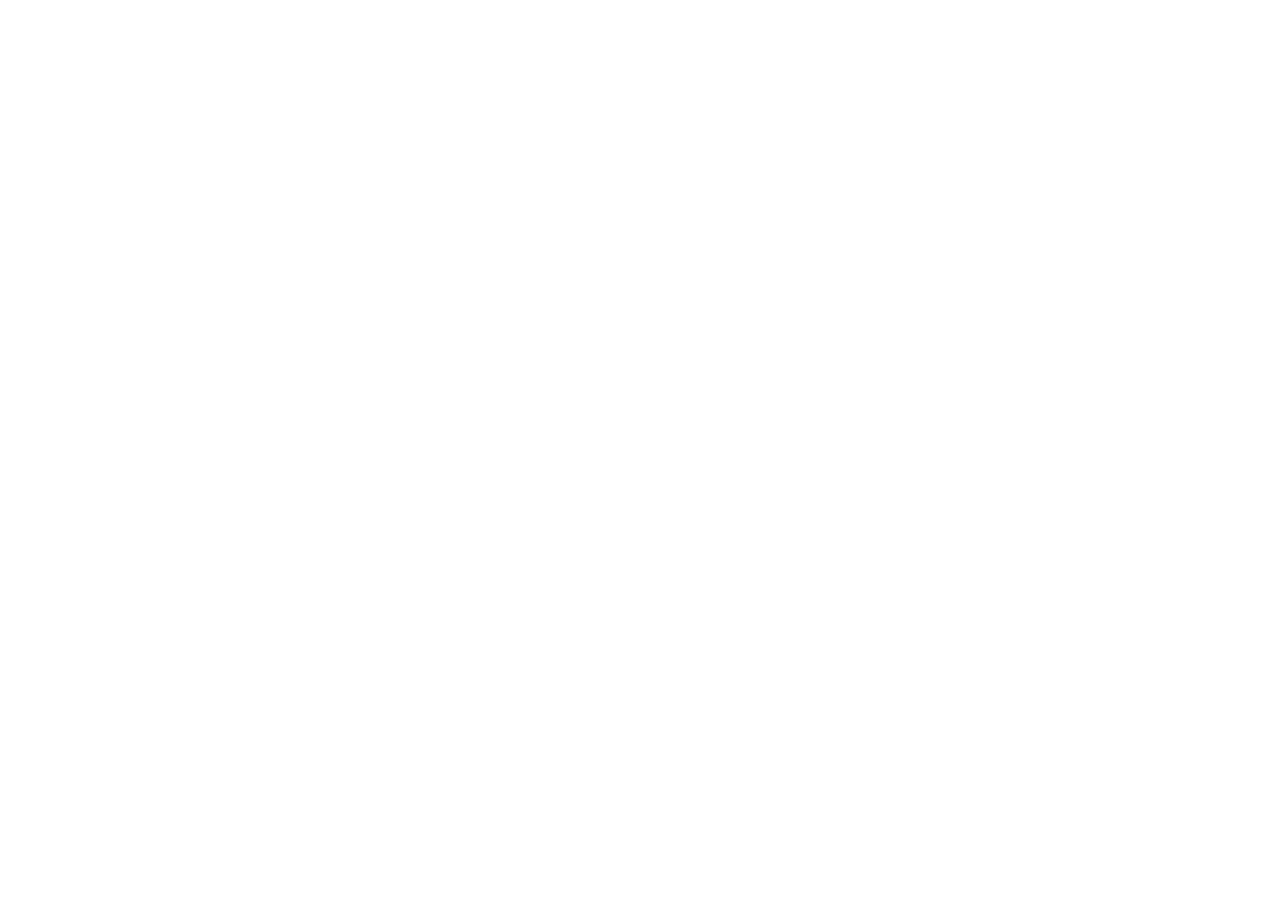
==== index.html @ a5b2ebad "初始化了第二遍学习大事件项目" ====
<!DOCTYPE html>
<html lang="en">
<head>
    <meta charset="UTF-8">
    <meta name="viewport" content="width=device-width, initial-scale=1.0">
    <title>大事件项目首页</title>
</head>
<body>
    
</body>
</html>
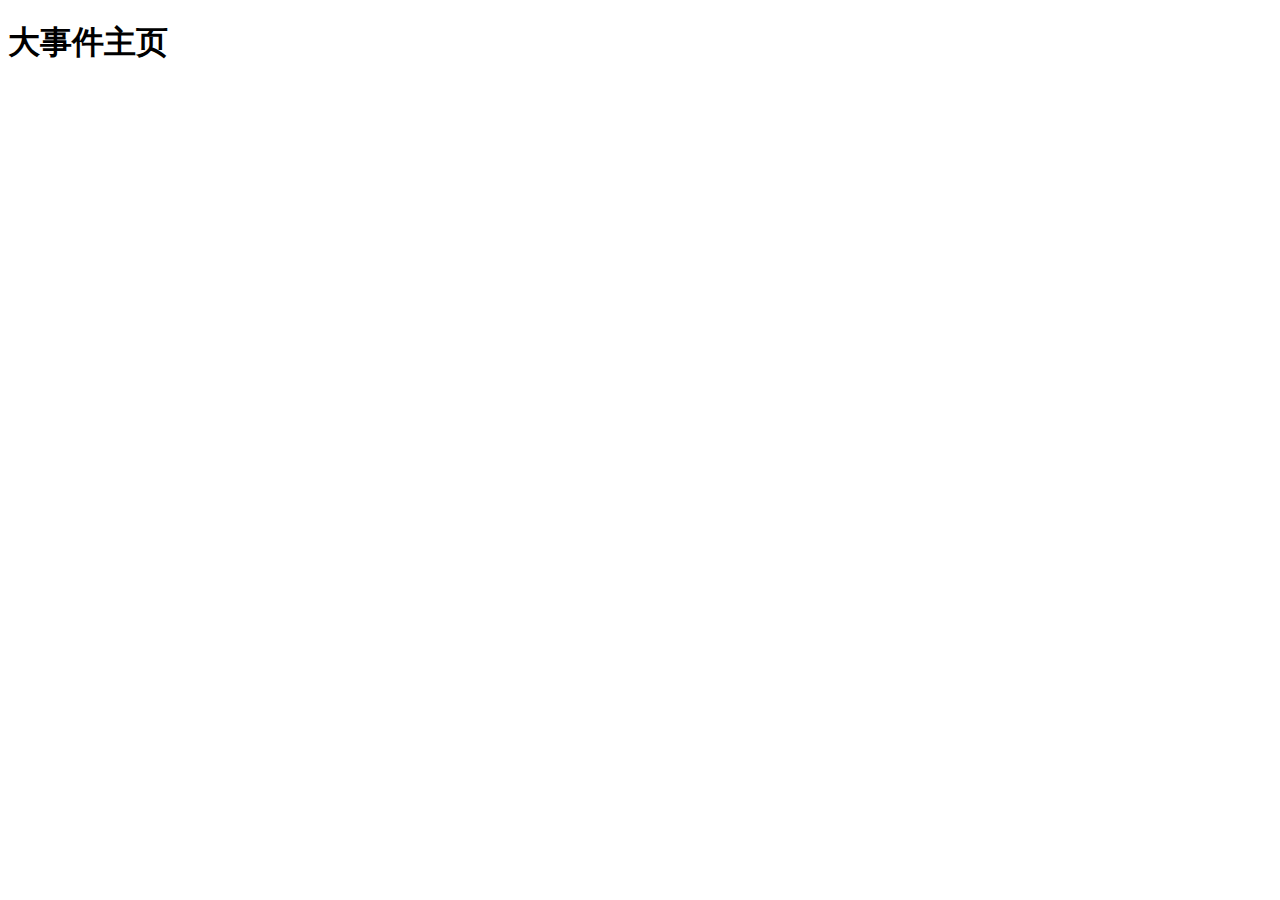
==== commit 4a21caea: "登录和注册页面开发完成" ====
--- a/index.html
+++ b/index.html
@@ -1,11 +1,14 @@
 <!DOCTYPE html>
 <html lang="en">
+
 <head>
     <meta charset="UTF-8">
     <meta name="viewport" content="width=device-width, initial-scale=1.0">
     <title>大事件项目首页</title>
 </head>
+
 <body>
-    
+    <h1>大事件主页</h1>
 </body>
+
 </html>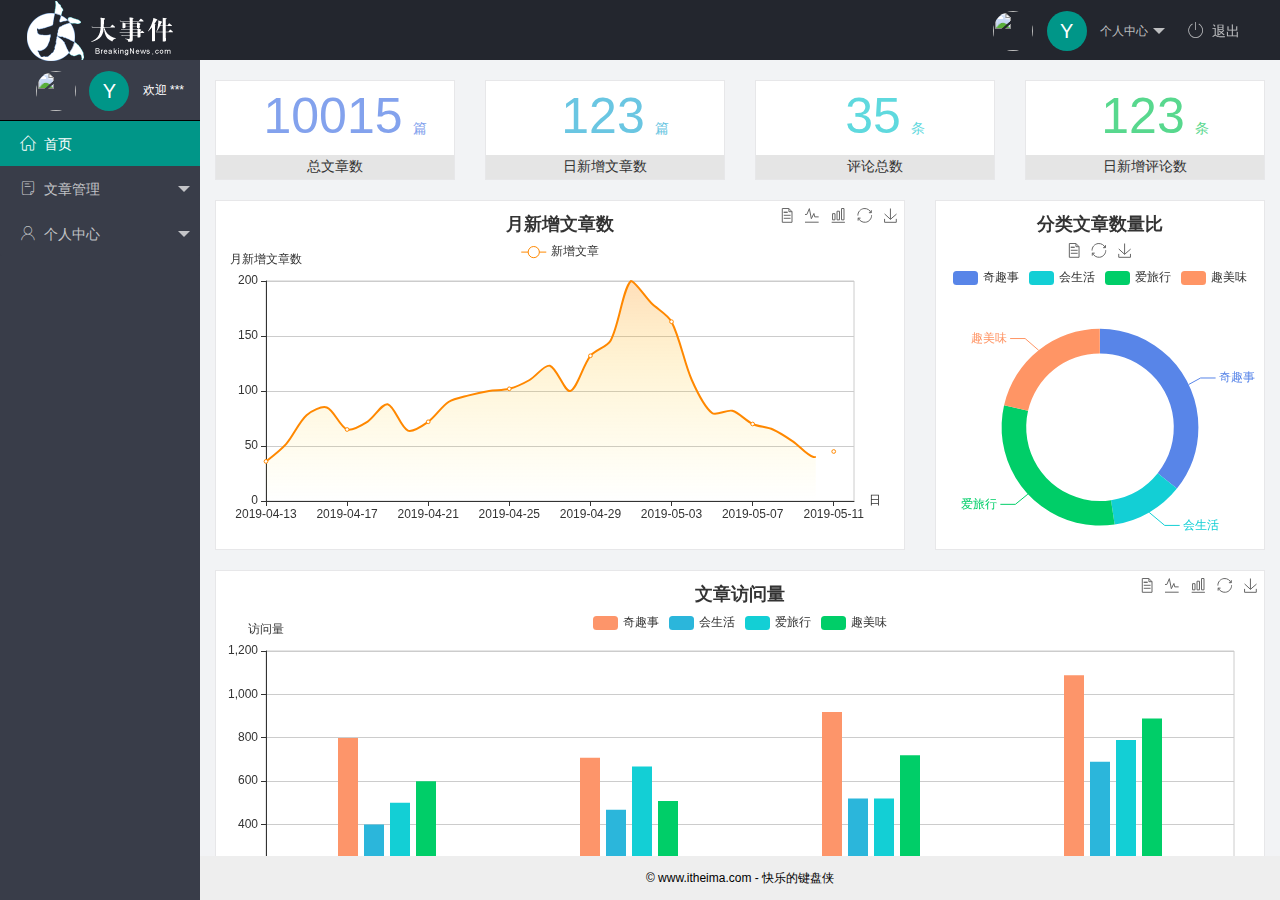
==== commit ab2288aa: "大事件后台主页index页面开发完成" ====
--- a/index.html
+++ b/index.html
@@ -1,14 +1,96 @@
 <!DOCTYPE html>
-<html lang="en">
+<html>
 
 <head>
-    <meta charset="UTF-8">
-    <meta name="viewport" content="width=device-width, initial-scale=1.0">
-    <title>大事件项目首页</title>
+    <meta charset="utf-8">
+    <meta name="viewport" content="width=device-width, initial-scale=1, maximum-scale=1">
+    <title>大事件后台主页</title>
+    <!-- 引入layui的css样式文件 -->
+    <link rel="stylesheet" href="/assets/lib/layui/css/layui.css">
+    <!-- 引入外部的css字体图标样式 -->
+    <link rel="stylesheet" href="/assets/fonts/iconfont.css">
+    <!-- 引入自己的css文件 -->
+    <link rel="stylesheet" href="/assets/css/index.css">
 </head>
 
-<body>
-    <h1>大事件主页</h1>
+<body class="layui-layout-body">
+    <div class="layui-layout layui-layout-admin">
+        <div class="layui-header">
+            <!-- 头部logo区域 -->
+            <div class="layui-logo">
+                <img src="/assets/images/logo.png" alt="">
+
+            </div>
+            <!-- 头部区域（可配合layui已有的水平导航） -->
+            <ul class="layui-nav layui-layout-right">
+                <li class="layui-nav-item">
+                    <a href="javascript:;" class="userinfo">
+                        <img src="http://t.cn/RCzsdCq" class="layui-nav-img">
+                        <span class="text-avatar">Y</span>
+                        个人中心
+                    </a>
+                    <dl class="layui-nav-child">
+                        <dd><a href="">基本资料</a></dd>
+                        <dd><a href="">更换头像</a></dd>
+                        <dd><a href="">重置密码</a></dd>
+                    </dl>
+                </li>
+                <li class="layui-nav-item"><a href="javascript:;" id="btnLogout"><span class="iconfont icon-tuichu"></span>退出</a>
+                </li>
+            </ul>
+        </div>
+
+        <div class="layui-side layui-bg-black">
+            <div class="layui-side-scroll">
+                <!-- 插入用户信息头像 -->
+                <div class="userinfo">
+                    <img src="http://t.cn/RCzsdCq" class="layui-nav-img">
+                    <span class="text-avatar">Y</span>
+                    <span id="welcome">欢迎 ***</span>
+                </div>
+                <!-- 左侧导航区域（可配合layui已有的垂直导航） -->
+                <ul class="layui-nav layui-nav-tree" lay-shrink="all">
+                    <li class="layui-nav-item layui-this"><a href="javascrpt:;" target="fm"><span
+                                class="iconfont icon-home"></span>首页</a></li>
+                    <li class="layui-nav-item">
+                        <a class="" href="javascript:;"><span class="iconfont icon-16"></span>文章管理</a>
+                        <dl class="layui-nav-child">
+                            <dd><a href="javascript:;"><i class="layui-icon layui-icon-app"></i>文章类别</a></dd>
+                            <dd><a href="javascript:;"><i class="layui-icon layui-icon-app"></i>文章列表</a></dd>
+                            <dd><a href="javascript:;"><i class="layui-icon layui-icon-app"></i>发表文章</a></dd>
+                        </dl>
+                    </li>
+                    <li class="layui-nav-item">
+                        <a href="javascript:;"><span class="iconfont icon-user"></span>个人中心</a>
+                        <dl class="layui-nav-child">
+                            <dd><a href="javascript:;"><i class="layui-icon layui-icon-app"></i>基本资料</a></dd>
+                            <dd><a href="javascript:;"><i class="layui-icon layui-icon-app"></i>更换头像</a></dd>
+                            <dd><a href="javascript:;"><i class="layui-icon layui-icon-app"></i>重置密码</a></dd>
+                        </dl>
+                    </li>
+                </ul>
+            </div>
+        </div>
+
+        <div class="layui-body">
+            <!-- 内容主体区域 -->
+            <iframe name="fm" src="/home/dashboard.html" frameborder="0"></iframe>
+        </div>
+
+        <div class="layui-footer">
+            <!-- 底部固定区域 -->
+            © www.itheima.com - 快乐的键盘侠
+        </div>
+    </div>
+    <!-- 引入layui的js文件 -->
+    <script src="/assets/lib/layui/layui.all.js"></script>
+    <!-- 引入jq文件 -->
+    <script src="/assets/lib/jquery.js"></script>
+    <!-- 引入baseURI的js文件 -->
+    <script src="/assets/js/baseAPI.js"></script>
+    <!-- 引入自己的js文件 -->
+    <script src="/assets/js/index.js"></script>
+
 </body>
 
 </html>--- a/assets/lib/layui/css/layui.css
+++ b/assets/lib/layui/css/layui.css
@@ -0,0 +1,2 @@
+/** layui-v2.5.5 MIT License By https://www.layui.com */
+ .layui-inline,img{display:inline-block;vertical-align:middle}h1,h2,h3,h4,h5,h6{font-weight:400}.layui-edge,.layui-header,.layui-inline,.layui-main{position:relative}.layui-body,.layui-edge,.layui-elip{overflow:hidden}.layui-btn,.layui-edge,.layui-inline,img{vertical-align:middle}.layui-btn,.layui-disabled,.layui-icon,.layui-unselect{-moz-user-select:none;-webkit-user-select:none;-ms-user-select:none}.layui-elip,.layui-form-checkbox span,.layui-form-pane .layui-form-label{text-overflow:ellipsis;white-space:nowrap}.layui-breadcrumb,.layui-tree-btnGroup{visibility:hidden}blockquote,body,button,dd,div,dl,dt,form,h1,h2,h3,h4,h5,h6,input,li,ol,p,pre,td,textarea,th,ul{margin:0;padding:0;-webkit-tap-highlight-color:rgba(0,0,0,0)}a:active,a:hover{outline:0}img{border:none}li{list-style:none}table{border-collapse:collapse;border-spacing:0}h4,h5,h6{font-size:100%}button,input,optgroup,option,select,textarea{font-family:inherit;font-size:inherit;font-style:inherit;font-weight:inherit;outline:0}pre{white-space:pre-wrap;white-space:-moz-pre-wrap;white-space:-pre-wrap;white-space:-o-pre-wrap;word-wrap:break-word}body{line-height:24px;font:14px Helvetica Neue,Helvetica,PingFang SC,Tahoma,Arial,sans-serif}hr{height:1px;margin:10px 0;border:0;clear:both}a{color:#333;text-decoration:none}a:hover{color:#777}a cite{font-style:normal;*cursor:pointer}.layui-border-box,.layui-border-box *{box-sizing:border-box}.layui-box,.layui-box *{box-sizing:content-box}.layui-clear{clear:both;*zoom:1}.layui-clear:after{content:'\20';clear:both;*zoom:1;display:block;height:0}.layui-inline{*display:inline;*zoom:1}.layui-edge{display:inline-block;width:0;height:0;border-width:6px;border-style:dashed;border-color:transparent}.layui-edge-top{top:-4px;border-bottom-color:#999;border-bottom-style:solid}.layui-edge-right{border-left-color:#999;border-left-style:solid}.layui-edge-bottom{top:2px;border-top-color:#999;border-top-style:solid}.layui-edge-left{border-right-color:#999;border-right-style:solid}.layui-disabled,.layui-disabled:hover{color:#d2d2d2!important;cursor:not-allowed!important}.layui-circle{border-radius:100%}.layui-show{display:block!important}.layui-hide{display:none!important}@font-face{font-family:layui-icon;src:url(../font/iconfont.eot?v=250);src:url(../font/iconfont.eot?v=250#iefix) format('embedded-opentype'),url(../font/iconfont.woff2?v=250) format('woff2'),url(../font/iconfont.woff?v=250) format('woff'),url(../font/iconfont.ttf?v=250) format('truetype'),url(../font/iconfont.svg?v=250#layui-icon) format('svg')}.layui-icon{font-family:layui-icon!important;font-size:16px;font-style:normal;-webkit-font-smoothing:antialiased;-moz-osx-font-smoothing:grayscale}.layui-icon-reply-fill:before{content:"\e611"}.layui-icon-set-fill:before{content:"\e614"}.layui-icon-menu-fill:before{content:"\e60f"}.layui-icon-search:before{content:"\e615"}.layui-icon-share:before{content:"\e641"}.layui-icon-set-sm:before{content:"\e620"}.layui-icon-engine:before{content:"\e628"}.layui-icon-close:before{content:"\1006"}.layui-icon-close-fill:before{content:"\1007"}.layui-icon-chart-screen:before{content:"\e629"}.layui-icon-star:before{content:"\e600"}.layui-icon-circle-dot:before{content:"\e617"}.layui-icon-chat:before{content:"\e606"}.layui-icon-release:before{content:"\e609"}.layui-icon-list:before{content:"\e60a"}.layui-icon-chart:before{content:"\e62c"}.layui-icon-ok-circle:before{content:"\1005"}.layui-icon-layim-theme:before{content:"\e61b"}.layui-icon-table:before{content:"\e62d"}.layui-icon-right:before{content:"\e602"}.layui-icon-left:before{content:"\e603"}.layui-icon-cart-simple:before{content:"\e698"}.layui-icon-face-cry:before{content:"\e69c"}.layui-icon-face-smile:before{content:"\e6af"}.layui-icon-survey:before{content:"\e6b2"}.layui-icon-tree:before{content:"\e62e"}.layui-icon-upload-circle:before{content:"\e62f"}.layui-icon-add-circle:before{content:"\e61f"}.layui-icon-download-circle:before{content:"\e601"}.layui-icon-templeate-1:before{content:"\e630"}.layui-icon-util:before{content:"\e631"}.layui-icon-face-surprised:before{content:"\e664"}.layui-icon-edit:before{content:"\e642"}.layui-icon-speaker:before{content:"\e645"}.layui-icon-down:before{content:"\e61a"}.layui-icon-file:before{content:"\e621"}.layui-icon-layouts:before{content:"\e632"}.layui-icon-rate-half:before{content:"\e6c9"}.layui-icon-add-circle-fine:before{content:"\e608"}.layui-icon-prev-circle:before{content:"\e633"}.layui-icon-read:before{content:"\e705"}.layui-icon-404:before{content:"\e61c"}.layui-icon-carousel:before{content:"\e634"}.layui-icon-help:before{content:"\e607"}.layui-icon-code-circle:before{content:"\e635"}.layui-icon-water:before{content:"\e636"}.layui-icon-username:before{content:"\e66f"}.layui-icon-find-fill:before{content:"\e670"}.layui-icon-about:before{content:"\e60b"}.layui-icon-location:before{content:"\e715"}.layui-icon-up:before{content:"\e619"}.layui-icon-pause:before{content:"\e651"}.layui-icon-date:before{content:"\e637"}.layui-icon-layim-uploadfile:before{content:"\e61d"}.layui-icon-delete:before{content:"\e640"}.layui-icon-play:before{content:"\e652"}.layui-icon-top:before{content:"\e604"}.layui-icon-friends:before{content:"\e612"}.layui-icon-refresh-3:before{content:"\e9aa"}.layui-icon-ok:before{content:"\e605"}.layui-icon-layer:before{content:"\e638"}.layui-icon-face-smile-fine:before{content:"\e60c"}.layui-icon-dollar:before{content:"\e659"}.layui-icon-group:before{content:"\e613"}.layui-icon-layim-download:before{content:"\e61e"}.layui-icon-picture-fine:before{content:"\e60d"}.layui-icon-link:before{content:"\e64c"}.layui-icon-diamond:before{content:"\e735"}.layui-icon-log:before{content:"\e60e"}.layui-icon-rate-solid:before{content:"\e67a"}.layui-icon-fonts-del:before{content:"\e64f"}.layui-icon-unlink:before{content:"\e64d"}.layui-icon-fonts-clear:before{content:"\e639"}.layui-icon-triangle-r:before{content:"\e623"}.layui-icon-circle:before{content:"\e63f"}.layui-icon-radio:before{content:"\e643"}.layui-icon-align-center:before{content:"\e647"}.layui-icon-align-right:before{content:"\e648"}.layui-icon-align-left:before{content:"\e649"}.layui-icon-loading-1:before{content:"\e63e"}.layui-icon-return:before{content:"\e65c"}.layui-icon-fonts-strong:before{content:"\e62b"}.layui-icon-upload:before{content:"\e67c"}.layui-icon-dialogue:before{content:"\e63a"}.layui-icon-video:before{content:"\e6ed"}.layui-icon-headset:before{content:"\e6fc"}.layui-icon-cellphone-fine:before{content:"\e63b"}.layui-icon-add-1:before{content:"\e654"}.layui-icon-face-smile-b:before{content:"\e650"}.layui-icon-fonts-html:before{content:"\e64b"}.layui-icon-form:before{content:"\e63c"}.layui-icon-cart:before{content:"\e657"}.layui-icon-camera-fill:before{content:"\e65d"}.layui-icon-tabs:before{content:"\e62a"}.layui-icon-fonts-code:before{content:"\e64e"}.layui-icon-fire:before{content:"\e756"}.layui-icon-set:before{content:"\e716"}.layui-icon-fonts-u:before{content:"\e646"}.layui-icon-triangle-d:before{content:"\e625"}.layui-icon-tips:before{content:"\e702"}.layui-icon-picture:before{content:"\e64a"}.layui-icon-more-vertical:before{content:"\e671"}.layui-icon-flag:before{content:"\e66c"}.layui-icon-loading:before{content:"\e63d"}.layui-icon-fonts-i:before{content:"\e644"}.layui-icon-refresh-1:before{content:"\e666"}.layui-icon-rmb:before{content:"\e65e"}.layui-icon-home:before{content:"\e68e"}.layui-icon-user:before{content:"\e770"}.layui-icon-notice:before{content:"\e667"}.layui-icon-login-weibo:before{content:"\e675"}.layui-icon-voice:before{content:"\e688"}.layui-icon-upload-drag:before{content:"\e681"}.layui-icon-login-qq:before{content:"\e676"}.layui-icon-snowflake:before{content:"\e6b1"}.layui-icon-file-b:before{content:"\e655"}.layui-icon-template:before{content:"\e663"}.layui-icon-auz:before{content:"\e672"}.layui-icon-console:before{content:"\e665"}.layui-icon-app:before{content:"\e653"}.layui-icon-prev:before{content:"\e65a"}.layui-icon-website:before{content:"\e7ae"}.layui-icon-next:before{content:"\e65b"}.layui-icon-component:before{content:"\e857"}.layui-icon-more:before{content:"\e65f"}.layui-icon-login-wechat:before{content:"\e677"}.layui-icon-shrink-right:before{content:"\e668"}.layui-icon-spread-left:before{content:"\e66b"}.layui-icon-camera:before{content:"\e660"}.layui-icon-note:before{content:"\e66e"}.layui-icon-refresh:before{content:"\e669"}.layui-icon-female:before{content:"\e661"}.layui-icon-male:before{content:"\e662"}.layui-icon-password:before{content:"\e673"}.layui-icon-senior:before{content:"\e674"}.layui-icon-theme:before{content:"\e66a"}.layui-icon-tread:before{content:"\e6c5"}.layui-icon-praise:before{content:"\e6c6"}.layui-icon-star-fill:before{content:"\e658"}.layui-icon-rate:before{content:"\e67b"}.layui-icon-template-1:before{content:"\e656"}.layui-icon-vercode:before{content:"\e679"}.layui-icon-cellphone:before{content:"\e678"}.layui-icon-screen-full:before{content:"\e622"}.layui-icon-screen-restore:before{content:"\e758"}.layui-icon-cols:before{content:"\e610"}.layui-icon-export:before{content:"\e67d"}.layui-icon-print:before{content:"\e66d"}.layui-icon-slider:before{content:"\e714"}.layui-icon-addition:before{content:"\e624"}.layui-icon-subtraction:before{content:"\e67e"}.layui-icon-service:before{content:"\e626"}.layui-icon-transfer:before{content:"\e691"}.layui-main{width:1140px;margin:0 auto}.layui-header{z-index:1000;height:60px}.layui-header a:hover{transition:all .5s;-webkit-transition:all .5s}.layui-side{position:fixed;left:0;top:0;bottom:0;z-index:999;width:200px;overflow-x:hidden}.layui-side-scroll{position:relative;width:220px;height:100%;overflow-x:hidden}.layui-body{position:absolute;left:200px;right:0;top:0;bottom:0;z-index:998;width:auto;overflow-y:auto;box-sizing:border-box}.layui-layout-body{overflow:hidden}.layui-layout-admin .layui-header{background-color:#23262E}.layui-layout-admin .layui-side{top:60px;width:200px;overflow-x:hidden}.layui-layout-admin .layui-body{position:fixed;top:60px;bottom:44px}.layui-layout-admin .layui-main{width:auto;margin:0 15px}.layui-layout-admin .layui-footer{position:fixed;left:200px;right:0;bottom:0;height:44px;line-height:44px;padding:0 15px;background-color:#eee}.layui-layout-admin .layui-logo{position:absolute;left:0;top:0;width:200px;height:100%;line-height:60px;text-align:center;color:#009688;font-size:16px}.layui-layout-admin .layui-header .layui-nav{background:0 0}.layui-layout-left{position:absolute!important;left:200px;top:0}.layui-layout-right{position:absolute!important;right:0;top:0}.layui-container{position:relative;margin:0 auto;padding:0 15px;box-sizing:border-box}.layui-fluid{position:relative;margin:0 auto;padding:0 15px}.layui-row:after,.layui-row:before{content:'';display:block;clear:both}.layui-col-lg1,.layui-col-lg10,.layui-col-lg11,.layui-col-lg12,.layui-col-lg2,.layui-col-lg3,.layui-col-lg4,.layui-col-lg5,.layui-col-lg6,.layui-col-lg7,.layui-col-lg8,.layui-col-lg9,.layui-col-md1,.layui-col-md10,.layui-col-md11,.layui-col-md12,.layui-col-md2,.layui-col-md3,.layui-col-md4,.layui-col-md5,.layui-col-md6,.layui-col-md7,.layui-col-md8,.layui-col-md9,.layui-col-sm1,.layui-col-sm10,.layui-col-sm11,.layui-col-sm12,.layui-col-sm2,.layui-col-sm3,.layui-col-sm4,.layui-col-sm5,.layui-col-sm6,.layui-col-sm7,.layui-col-sm8,.layui-col-sm9,.layui-col-xs1,.layui-col-xs10,.layui-col-xs11,.layui-col-xs12,.layui-col-xs2,.layui-col-xs3,.layui-col-xs4,.layui-col-xs5,.layui-col-xs6,.layui-col-xs7,.layui-col-xs8,.layui-col-xs9{position:relative;display:block;box-sizing:border-box}.layui-col-xs1,.layui-col-xs10,.layui-col-xs11,.layui-col-xs12,.layui-col-xs2,.layui-col-xs3,.layui-col-xs4,.layui-col-xs5,.layui-col-xs6,.layui-col-xs7,.layui-col-xs8,.layui-col-xs9{float:left}.layui-col-xs1{width:8.33333333%}.layui-col-xs2{width:16.66666667%}.layui-col-xs3{width:25%}.layui-col-xs4{width:33.33333333%}.layui-col-xs5{width:41.66666667%}.layui-col-xs6{width:50%}.layui-col-xs7{width:58.33333333%}.layui-col-xs8{width:66.66666667%}.layui-col-xs9{width:75%}.layui-col-xs10{width:83.33333333%}.layui-col-xs11{width:91.66666667%}.layui-col-xs12{width:100%}.layui-col-xs-offset1{margin-left:8.33333333%}.layui-col-xs-offset2{margin-left:16.66666667%}.layui-col-xs-offset3{margin-left:25%}.layui-col-xs-offset4{margin-left:33.33333333%}.layui-col-xs-offset5{margin-left:41.66666667%}.layui-col-xs-offset6{margin-left:50%}.layui-col-xs-offset7{margin-left:58.33333333%}.layui-col-xs-offset8{margin-left:66.66666667%}.layui-col-xs-offset9{margin-left:75%}.layui-col-xs-offset10{margin-left:83.33333333%}.layui-col-xs-offset11{margin-left:91.66666667%}.layui-col-xs-offset12{margin-left:100%}@media screen and (max-width:768px){.layui-hide-xs{display:none!important}.layui-show-xs-block{display:block!important}.layui-show-xs-inline{display:inline!important}.layui-show-xs-inline-block{display:inline-block!important}}@media screen and (min-width:768px){.layui-container{width:750px}.layui-hide-sm{display:none!important}.layui-show-sm-block{display:block!important}.layui-show-sm-inline{display:inline!important}.layui-show-sm-inline-block{display:inline-block!important}.layui-col-sm1,.layui-col-sm10,.layui-col-sm11,.layui-col-sm12,.layui-col-sm2,.layui-col-sm3,.layui-col-sm4,.layui-col-sm5,.layui-col-sm6,.layui-col-sm7,.layui-col-sm8,.layui-col-sm9{float:left}.layui-col-sm1{width:8.33333333%}.layui-col-sm2{width:16.66666667%}.layui-col-sm3{width:25%}.layui-col-sm4{width:33.33333333%}.layui-col-sm5{width:41.66666667%}.layui-col-sm6{width:50%}.layui-col-sm7{width:58.33333333%}.layui-col-sm8{width:66.66666667%}.layui-col-sm9{width:75%}.layui-col-sm10{width:83.33333333%}.layui-col-sm11{width:91.66666667%}.layui-col-sm12{width:100%}.layui-col-sm-offset1{margin-left:8.33333333%}.layui-col-sm-offset2{margin-left:16.66666667%}.layui-col-sm-offset3{margin-left:25%}.layui-col-sm-offset4{margin-left:33.33333333%}.layui-col-sm-offset5{margin-left:41.66666667%}.layui-col-sm-offset6{margin-left:50%}.layui-col-sm-offset7{margin-left:58.33333333%}.layui-col-sm-offset8{margin-left:66.66666667%}.layui-col-sm-offset9{margin-left:75%}.layui-col-sm-offset10{margin-left:83.33333333%}.layui-col-sm-offset11{margin-left:91.66666667%}.layui-col-sm-offset12{margin-left:100%}}@media screen and (min-width:992px){.layui-container{width:970px}.layui-hide-md{display:none!important}.layui-show-md-block{display:block!important}.layui-show-md-inline{display:inline!important}.layui-show-md-inline-block{display:inline-block!important}.layui-col-md1,.layui-col-md10,.layui-col-md11,.layui-col-md12,.layui-col-md2,.layui-col-md3,.layui-col-md4,.layui-col-md5,.layui-col-md6,.layui-col-md7,.layui-col-md8,.layui-col-md9{float:left}.layui-col-md1{width:8.33333333%}.layui-col-md2{width:16.66666667%}.layui-col-md3{width:25%}.layui-col-md4{width:33.33333333%}.layui-col-md5{width:41.66666667%}.layui-col-md6{width:50%}.layui-col-md7{width:58.33333333%}.layui-col-md8{width:66.66666667%}.layui-col-md9{width:75%}.layui-col-md10{width:83.33333333%}.layui-col-md11{width:91.66666667%}.layui-col-md12{width:100%}.layui-col-md-offset1{margin-left:8.33333333%}.layui-col-md-offset2{margin-left:16.66666667%}.layui-col-md-offset3{margin-left:25%}.layui-col-md-offset4{margin-left:33.33333333%}.layui-col-md-offset5{margin-left:41.66666667%}.layui-col-md-offset6{margin-left:50%}.layui-col-md-offset7{margin-left:58.33333333%}.layui-col-md-offset8{margin-left:66.66666667%}.layui-col-md-offset9{margin-left:75%}.layui-col-md-offset10{margin-left:83.33333333%}.layui-col-md-offset11{margin-left:91.66666667%}.layui-col-md-offset12{margin-left:100%}}@media screen and (min-width:1200px){.layui-container{width:1170px}.layui-hide-lg{display:none!important}.layui-show-lg-block{display:block!important}.layui-show-lg-inline{display:inline!important}.layui-show-lg-inline-block{display:inline-block!important}.layui-col-lg1,.layui-col-lg10,.layui-col-lg11,.layui-col-lg12,.layui-col-lg2,.layui-col-lg3,.layui-col-lg4,.layui-col-lg5,.layui-col-lg6,.layui-col-lg7,.layui-col-lg8,.layui-col-lg9{float:left}.layui-col-lg1{width:8.33333333%}.layui-col-lg2{width:16.66666667%}.layui-col-lg3{width:25%}.layui-col-lg4{width:33.33333333%}.layui-col-lg5{width:41.66666667%}.layui-col-lg6{width:50%}.layui-col-lg7{width:58.33333333%}.layui-col-lg8{width:66.66666667%}.layui-col-lg9{width:75%}.layui-col-lg10{width:83.33333333%}.layui-col-lg11{width:91.66666667%}.layui-col-lg12{width:100%}.layui-col-lg-offset1{margin-left:8.33333333%}.layui-col-lg-offset2{margin-left:16.66666667%}.layui-col-lg-offset3{margin-left:25%}.layui-col-lg-offset4{margin-left:33.33333333%}.layui-col-lg-offset5{margin-left:41.66666667%}.layui-col-lg-offset6{margin-left:50%}.layui-col-lg-offset7{margin-left:58.33333333%}.layui-col-lg-offset8{margin-left:66.66666667%}.layui-col-lg-offset9{margin-left:75%}.layui-col-lg-offset10{margin-left:83.33333333%}.layui-col-lg-offset11{margin-left:91.66666667%}.layui-col-lg-offset12{margin-left:100%}}.layui-col-space1{margin:-.5px}.layui-col-space1>*{padding:.5px}.layui-col-space3{margin:-1.5px}.layui-col-space3>*{padding:1.5px}.layui-col-space5{margin:-2.5px}.layui-col-space5>*{padding:2.5px}.layui-col-space8{margin:-3.5px}.layui-col-space8>*{padding:3.5px}.layui-col-space10{margin:-5px}.layui-col-space10>*{padding:5px}.layui-col-space12{margin:-6px}.layui-col-space12>*{padding:6px}.layui-col-space15{margin:-7.5px}.layui-col-space15>*{padding:7.5px}.layui-col-space18{margin:-9px}.layui-col-space18>*{padding:9px}.layui-col-space20{margin:-10px}.layui-col-space20>*{padding:10px}.layui-col-space22{margin:-11px}.layui-col-space22>*{padding:11px}.layui-col-space25{margin:-12.5px}.layui-col-space25>*{padding:12.5px}.layui-col-space30{margin:-15px}.layui-col-space30>*{padding:15px}.layui-btn,.layui-input,.layui-select,.layui-textarea,.layui-upload-button{outline:0;-webkit-appearance:none;transition:all .3s;-webkit-transition:all .3s;box-sizing:border-box}.layui-elem-quote{margin-bottom:10px;padding:15px;line-height:22px;border-left:5px solid #009688;border-radius:0 2px 2px 0;background-color:#f2f2f2}.layui-quote-nm{border-style:solid;border-width:1px 1px 1px 5px;background:0 0}.layui-elem-field{margin-bottom:10px;padding:0;border-width:1px;border-style:solid}.layui-elem-field legend{margin-left:20px;padding:0 10px;font-size:20px;font-weight:300}.layui-field-title{margin:10px 0 20px;border-width:1px 0 0}.layui-field-box{padding:10px 15px}.layui-field-title .layui-field-box{padding:10px 0}.layui-progress{position:relative;height:6px;border-radius:20px;background-color:#e2e2e2}.layui-progress-bar{position:absolute;left:0;top:0;width:0;max-width:100%;height:6px;border-radius:20px;text-align:right;background-color:#5FB878;transition:all .3s;-webkit-transition:all .3s}.layui-progress-big,.layui-progress-big .layui-progress-bar{height:18px;line-height:18px}.layui-progress-text{position:relative;top:-20px;line-height:18px;font-size:12px;color:#666}.layui-progress-big .layui-progress-text{position:static;padding:0 10px;color:#fff}.layui-collapse{border-width:1px;border-style:solid;border-radius:2px}.layui-colla-content,.layui-colla-item{border-top-width:1px;border-top-style:solid}.layui-colla-item:first-child{border-top:none}.layui-colla-title{position:relative;height:42px;line-height:42px;padding:0 15px 0 35px;color:#333;background-color:#f2f2f2;cursor:pointer;font-size:14px;overflow:hidden}.layui-colla-content{display:none;padding:10px 15px;line-height:22px;color:#666}.layui-colla-icon{position:absolute;left:15px;top:0;font-size:14px}.layui-card{margin-bottom:15px;border-radius:2px;background-color:#fff;box-shadow:0 1px 2px 0 rgba(0,0,0,.05)}.layui-card:last-child{margin-bottom:0}.layui-card-header{position:relative;height:42px;line-height:42px;padding:0 15px;border-bottom:1px solid #f6f6f6;color:#333;border-radius:2px 2px 0 0;font-size:14px}.layui-bg-black,.layui-bg-blue,.layui-bg-cyan,.layui-bg-green,.layui-bg-orange,.layui-bg-red{color:#fff!important}.layui-card-body{position:relative;padding:10px 15px;line-height:24px}.layui-card-body[pad15]{padding:15px}.layui-card-body[pad20]{padding:20px}.layui-card-body .layui-table{margin:5px 0}.layui-card .layui-tab{margin:0}.layui-panel-window{position:relative;padding:15px;border-radius:0;border-top:5px solid #E6E6E6;background-color:#fff}.layui-auxiliar-moving{position:fixed;left:0;right:0;top:0;bottom:0;width:100%;height:100%;background:0 0;z-index:9999999999}.layui-form-label,.layui-form-mid,.layui-form-select,.layui-input-block,.layui-input-inline,.layui-textarea{position:relative}.layui-bg-red{background-color:#FF5722!important}.layui-bg-orange{background-color:#FFB800!important}.layui-bg-green{background-color:#009688!important}.layui-bg-cyan{background-color:#2F4056!important}.layui-bg-blue{background-color:#1E9FFF!important}.layui-bg-black{background-color:#393D49!important}.layui-bg-gray{background-color:#eee!important;color:#666!important}.layui-badge-rim,.layui-colla-content,.layui-colla-item,.layui-collapse,.layui-elem-field,.layui-form-pane .layui-form-item[pane],.layui-form-pane .layui-form-label,.layui-input,.layui-layedit,.layui-layedit-tool,.layui-quote-nm,.layui-select,.layui-tab-bar,.layui-tab-card,.layui-tab-title,.layui-tab-title .layui-this:after,.layui-textarea{border-color:#e6e6e6}.layui-timeline-item:before,hr{background-color:#e6e6e6}.layui-text{line-height:22px;font-size:14px;color:#666}.layui-text h1,.layui-text h2,.layui-text h3{font-weight:500;color:#333}.layui-text h1{font-size:30px}.layui-text h2{font-size:24px}.layui-text h3{font-size:18px}.layui-text a:not(.layui-btn){color:#01AAED}.layui-text a:not(.layui-btn):hover{text-decoration:underline}.layui-text ul{padding:5px 0 5px 15px}.layui-text ul li{margin-top:5px;list-style-type:disc}.layui-text em,.layui-word-aux{color:#999!important;padding:0 5px!important}.layui-btn{display:inline-block;height:38px;line-height:38px;padding:0 18px;background-color:#009688;color:#fff;white-space:nowrap;text-align:center;font-size:14px;border:none;border-radius:2px;cursor:pointer}.layui-btn:hover{opacity:.8;filter:alpha(opacity=80);color:#fff}.layui-btn:active{opacity:1;filter:alpha(opacity=100)}.layui-btn+.layui-btn{margin-left:10px}.layui-btn-container{font-size:0}.layui-btn-container .layui-btn{margin-right:10px;margin-bottom:10px}.layui-btn-container .layui-btn+.layui-btn{margin-left:0}.layui-table .layui-btn-container .layui-btn{margin-bottom:9px}.layui-btn-radius{border-radius:100px}.layui-btn .layui-icon{margin-right:3px;font-size:18px;vertical-align:bottom;vertical-align:middle\9}.layui-btn-primary{border:1px solid #C9C9C9;background-color:#fff;color:#555}.layui-btn-primary:hover{border-color:#009688;color:#333}.layui-btn-normal{background-color:#1E9FFF}.layui-btn-warm{background-color:#FFB800}.layui-btn-danger{background-color:#FF5722}.layui-btn-checked{background-color:#5FB878}.layui-btn-disabled,.layui-btn-disabled:active,.layui-btn-disabled:hover{border:1px solid #e6e6e6;background-color:#FBFBFB;color:#C9C9C9;cursor:not-allowed;opacity:1}.layui-btn-lg{height:44px;line-height:44px;padding:0 25px;font-size:16px}.layui-btn-sm{height:30px;line-height:30px;padding:0 10px;font-size:12px}.layui-btn-sm i{font-size:16px!important}.layui-btn-xs{height:22px;line-height:22px;padding:0 5px;font-size:12px}.layui-btn-xs i{font-size:14px!important}.layui-btn-group{display:inline-block;vertical-align:middle;font-size:0}.layui-btn-group .layui-btn{margin-left:0!important;margin-right:0!important;border-left:1px solid rgba(255,255,255,.5);border-radius:0}.layui-btn-group .layui-btn-primary{border-left:none}.layui-btn-group .layui-btn-primary:hover{border-color:#C9C9C9;color:#009688}.layui-btn-group .layui-btn:first-child{border-left:none;border-radius:2px 0 0 2px}.layui-btn-group .layui-btn-primary:first-child{border-left:1px solid #c9c9c9}.layui-btn-group .layui-btn:last-child{border-radius:0 2px 2px 0}.layui-btn-group .layui-btn+.layui-btn{margin-left:0}.layui-btn-group+.layui-btn-group{margin-left:10px}.layui-btn-fluid{width:100%}.layui-input,.layui-select,.layui-textarea{height:38px;line-height:1.3;line-height:38px\9;border-width:1px;border-style:solid;background-color:#fff;border-radius:2px}.layui-input::-webkit-input-placeholder,.layui-select::-webkit-input-placeholder,.layui-textarea::-webkit-input-placeholder{line-height:1.3}.layui-input,.layui-textarea{display:block;width:100%;padding-left:10px}.layui-input:hover,.layui-textarea:hover{border-color:#D2D2D2!important}.layui-input:focus,.layui-textarea:focus{border-color:#C9C9C9!important}.layui-textarea{min-height:100px;height:auto;line-height:20px;padding:6px 10px;resize:vertical}.layui-select{padding:0 10px}.layui-form input[type=checkbox],.layui-form input[type=radio],.layui-form select{display:none}.layui-form [lay-ignore]{display:initial}.layui-form-item{margin-bottom:15px;clear:both;*zoom:1}.layui-form-item:after{content:'\20';clear:both;*zoom:1;display:block;height:0}.layui-form-label{float:left;display:block;padding:9px 15px;width:80px;font-weight:400;line-height:20px;text-align:right}.layui-form-label-col{display:block;float:none;padding:9px 0;line-height:20px;text-align:left}.layui-form-item .layui-inline{margin-bottom:5px;margin-right:10px}.layui-input-block{margin-left:110px;min-height:36px}.layui-input-inline{display:inline-block;vertical-align:middle}.layui-form-item .layui-input-inline{float:left;width:190px;margin-right:10px}.layui-form-text .layui-input-inline{width:auto}.layui-form-mid{float:left;display:block;padding:9px 0!important;line-height:20px;margin-right:10px}.layui-form-danger+.layui-form-select .layui-input,.layui-form-danger:focus{border-color:#FF5722!important}.layui-form-select .layui-input{padding-right:30px;cursor:pointer}.layui-form-select .layui-edge{position:absolute;right:10px;top:50%;margin-top:-3px;cursor:pointer;border-width:6px;border-top-color:#c2c2c2;border-top-style:solid;transition:all .3s;-webkit-transition:all .3s}.layui-form-select dl{display:none;position:absolute;left:0;top:42px;padding:5px 0;z-index:899;min-width:100%;border:1px solid #d2d2d2;max-height:300px;overflow-y:auto;background-color:#fff;border-radius:2px;box-shadow:0 2px 4px rgba(0,0,0,.12);box-sizing:border-box}.layui-form-select dl dd,.layui-form-select dl dt{padding:0 10px;line-height:36px;white-space:nowrap;overflow:hidden;text-overflow:ellipsis}.layui-form-select dl dt{font-size:12px;color:#999}.layui-form-select dl dd{cursor:pointer}.layui-form-select dl dd:hover{background-color:#f2f2f2;-webkit-transition:.5s all;transition:.5s all}.layui-form-select .layui-select-group dd{padding-left:20px}.layui-form-select dl dd.layui-select-tips{padding-left:10px!important;color:#999}.layui-form-select dl dd.layui-this{background-color:#5FB878;color:#fff}.layui-form-checkbox,.layui-form-select dl dd.layui-disabled{background-color:#fff}.layui-form-selected dl{display:block}.layui-form-checkbox,.layui-form-checkbox *,.layui-form-switch{display:inline-block;vertical-align:middle}.layui-form-selected .layui-edge{margin-top:-9px;-webkit-transform:rotate(180deg);transform:rotate(180deg);margin-top:-3px\9}:root .layui-form-selected .layui-edge{margin-top:-9px\0/IE9}.layui-form-selectup dl{top:auto;bottom:42px}.layui-select-none{margin:5px 0;text-align:center;color:#999}.layui-select-disabled .layui-disabled{border-color:#eee!important}.layui-select-disabled .layui-edge{border-top-color:#d2d2d2}.layui-form-checkbox{position:relative;height:30px;line-height:30px;margin-right:10px;padding-right:30px;cursor:pointer;font-size:0;-webkit-transition:.1s linear;transition:.1s linear;box-sizing:border-box}.layui-form-checkbox span{padding:0 10px;height:100%;font-size:14px;border-radius:2px 0 0 2px;background-color:#d2d2d2;color:#fff;overflow:hidden}.layui-form-checkbox:hover span{background-color:#c2c2c2}.layui-form-checkbox i{position:absolute;right:0;top:0;width:30px;height:28px;border:1px solid #d2d2d2;border-left:none;border-radius:0 2px 2px 0;color:#fff;font-size:20px;text-align:center}.layui-form-checkbox:hover i{border-color:#c2c2c2;color:#c2c2c2}.layui-form-checked,.layui-form-checked:hover{border-color:#5FB878}.layui-form-checked span,.layui-form-checked:hover span{background-color:#5FB878}.layui-form-checked i,.layui-form-checked:hover i{color:#5FB878}.layui-form-item .layui-form-checkbox{margin-top:4px}.layui-form-checkbox[lay-skin=primary]{height:auto!important;line-height:normal!important;min-width:18px;min-height:18px;border:none!important;margin-right:0;padding-left:28px;padding-right:0;background:0 0}.layui-form-checkbox[lay-skin=primary] span{padding-left:0;padding-right:15px;line-height:18px;background:0 0;color:#666}.layui-form-checkbox[lay-skin=primary] i{right:auto;left:0;width:16px;height:16px;line-height:16px;border:1px solid #d2d2d2;font-size:12px;border-radius:2px;background-color:#fff;-webkit-transition:.1s linear;transition:.1s linear}.layui-form-checkbox[lay-skin=primary]:hover i{border-color:#5FB878;color:#fff}.layui-form-checked[lay-skin=primary] i{border-color:#5FB878!important;background-color:#5FB878;color:#fff}.layui-checkbox-disbaled[lay-skin=primary] span{background:0 0!important;color:#c2c2c2}.layui-checkbox-disbaled[lay-skin=primary]:hover i{border-color:#d2d2d2}.layui-form-item .layui-form-checkbox[lay-skin=primary]{margin-top:10px}.layui-form-switch{position:relative;height:22px;line-height:22px;min-width:35px;padding:0 5px;margin-top:8px;border:1px solid #d2d2d2;border-radius:20px;cursor:pointer;background-color:#fff;-webkit-transition:.1s linear;transition:.1s linear}.layui-form-switch i{position:absolute;left:5px;top:3px;width:16px;height:16px;border-radius:20px;background-color:#d2d2d2;-webkit-transition:.1s linear;transition:.1s linear}.layui-form-switch em{position:relative;top:0;width:25px;margin-left:21px;padding:0!important;text-align:center!important;color:#999!important;font-style:normal!important;font-size:12px}.layui-form-onswitch{border-color:#5FB878;background-color:#5FB878}.layui-checkbox-disbaled,.layui-checkbox-disbaled i{border-color:#e2e2e2!important}.layui-form-onswitch i{left:100%;margin-left:-21px;background-color:#fff}.layui-form-onswitch em{margin-left:5px;margin-right:21px;color:#fff!important}.layui-checkbox-disbaled span{background-color:#e2e2e2!important}.layui-checkbox-disbaled:hover i{color:#fff!important}[lay-radio]{display:none}.layui-form-radio,.layui-form-radio *{display:inline-block;vertical-align:middle}.layui-form-radio{line-height:28px;margin:6px 10px 0 0;padding-right:10px;cursor:pointer;font-size:0}.layui-form-radio *{font-size:14px}.layui-form-radio>i{margin-right:8px;font-size:22px;color:#c2c2c2}.layui-form-radio>i:hover,.layui-form-radioed>i{color:#5FB878}.layui-radio-disbaled>i{color:#e2e2e2!important}.layui-form-pane .layui-form-label{width:110px;padding:8px 15px;height:38px;line-height:20px;border-width:1px;border-style:solid;border-radius:2px 0 0 2px;text-align:center;background-color:#FBFBFB;overflow:hidden;box-sizing:border-box}.layui-form-pane .layui-input-inline{margin-left:-1px}.layui-form-pane .layui-input-block{margin-left:110px;left:-1px}.layui-form-pane .layui-input{border-radius:0 2px 2px 0}.layui-form-pane .layui-form-text .layui-form-label{float:none;width:100%;border-radius:2px;box-sizing:border-box;text-align:left}.layui-form-pane .layui-form-text .layui-input-inline{display:block;margin:0;top:-1px;clear:both}.layui-form-pane .layui-form-text .layui-input-block{margin:0;left:0;top:-1px}.layui-form-pane .layui-form-text .layui-textarea{min-height:100px;border-radius:0 0 2px 2px}.layui-form-pane .layui-form-checkbox{margin:4px 0 4px 10px}.layui-form-pane .layui-form-radio,.layui-form-pane .layui-form-switch{margin-top:6px;margin-left:10px}.layui-form-pane .layui-form-item[pane]{position:relative;border-width:1px;border-style:solid}.layui-form-pane .layui-form-item[pane] .layui-form-label{position:absolute;left:0;top:0;height:100%;border-width:0 1px 0 0}.layui-form-pane .layui-form-item[pane] .layui-input-inline{margin-left:110px}@media screen and (max-width:450px){.layui-form-item .layui-form-label{text-overflow:ellipsis;overflow:hidden;white-space:nowrap}.layui-form-item .layui-inline{display:block;margin-right:0;margin-bottom:20px;clear:both}.layui-form-item .layui-inline:after{content:'\20';clear:both;display:block;height:0}.layui-form-item .layui-input-inline{display:block;float:none;left:-3px;width:auto;margin:0 0 10px 112px}.layui-form-item .layui-input-inline+.layui-form-mid{margin-left:110px;top:-5px;padding:0}.layui-form-item .layui-form-checkbox{margin-right:5px;margin-bottom:5px}}.layui-layedit{border-width:1px;border-style:solid;border-radius:2px}.layui-layedit-tool{padding:3px 5px;border-bottom-width:1px;border-bottom-style:solid;font-size:0}.layedit-tool-fixed{position:fixed;top:0;border-top:1px solid #e2e2e2}.layui-layedit-tool .layedit-tool-mid,.layui-layedit-tool .layui-icon{display:inline-block;vertical-align:middle;text-align:center;font-size:14px}.layui-layedit-tool .layui-icon{position:relative;width:32px;height:30px;line-height:30px;margin:3px 5px;color:#777;cursor:pointer;border-radius:2px}.layui-layedit-tool .layui-icon:hover{color:#393D49}.layui-layedit-tool .layui-icon:active{color:#000}.layui-layedit-tool .layedit-tool-active{background-color:#e2e2e2;color:#000}.layui-layedit-tool .layui-disabled,.layui-layedit-tool .layui-disabled:hover{color:#d2d2d2;cursor:not-allowed}.layui-layedit-tool .layedit-tool-mid{width:1px;height:18px;margin:0 10px;background-color:#d2d2d2}.layedit-tool-html{width:50px!important;font-size:30px!important}.layedit-tool-b,.layedit-tool-code,.layedit-tool-help{font-size:16px!important}.layedit-tool-d,.layedit-tool-face,.layedit-tool-image,.layedit-tool-unlink{font-size:18px!important}.layedit-tool-image input{position:absolute;font-size:0;left:0;top:0;width:100%;height:100%;opacity:.01;filter:Alpha(opacity=1);cursor:pointer}.layui-layedit-iframe iframe{display:block;width:100%}#LAY_layedit_code{overflow:hidden}.layui-laypage{display:inline-block;*display:inline;*zoom:1;vertical-align:middle;margin:10px 0;font-size:0}.layui-laypage>a:first-child,.layui-laypage>a:first-child em{border-radius:2px 0 0 2px}.layui-laypage>a:last-child,.layui-laypage>a:last-child em{border-radius:0 2px 2px 0}.layui-laypage>:first-child{margin-left:0!important}.layui-laypage>:last-child{margin-right:0!important}.layui-laypage a,.layui-laypage button,.layui-laypage input,.layui-laypage select,.layui-laypage span{border:1px solid #e2e2e2}.layui-laypage a,.layui-laypage span{display:inline-block;*display:inline;*zoom:1;vertical-align:middle;padding:0 15px;height:28px;line-height:28px;margin:0 -1px 5px 0;background-color:#fff;color:#333;font-size:12px}.layui-flow-more a *,.layui-laypage input,.layui-table-view select[lay-ignore]{display:inline-block}.layui-laypage a:hover{color:#009688}.layui-laypage em{font-style:normal}.layui-laypage .layui-laypage-spr{color:#999;font-weight:700}.layui-laypage a{text-decoration:none}.layui-laypage .layui-laypage-curr{position:relative}.layui-laypage .layui-laypage-curr em{position:relative;color:#fff}.layui-laypage .layui-laypage-curr .layui-laypage-em{position:absolute;left:-1px;top:-1px;padding:1px;width:100%;height:100%;background-color:#009688}.layui-laypage-em{border-radius:2px}.layui-laypage-next em,.layui-laypage-prev em{font-family:Sim sun;font-size:16px}.layui-laypage .layui-laypage-count,.layui-laypage .layui-laypage-limits,.layui-laypage .layui-laypage-refresh,.layui-laypage .layui-laypage-skip{margin-left:10px;margin-right:10px;padding:0;border:none}.layui-laypage .layui-laypage-limits,.layui-laypage .layui-laypage-refresh{vertical-align:top}.layui-laypage .layui-laypage-refresh i{font-size:18px;cursor:pointer}.layui-laypage select{height:22px;padding:3px;border-radius:2px;cursor:pointer}.layui-laypage .layui-laypage-skip{height:30px;line-height:30px;color:#999}.layui-laypage button,.layui-laypage input{height:30px;line-height:30px;border-radius:2px;vertical-align:top;background-color:#fff;box-sizing:border-box}.layui-laypage input{width:40px;margin:0 10px;padding:0 3px;text-align:center}.layui-laypage input:focus,.layui-laypage select:focus{border-color:#009688!important}.layui-laypage button{margin-left:10px;padding:0 10px;cursor:pointer}.layui-table,.layui-table-view{margin:10px 0}.layui-flow-more{margin:10px 0;text-align:center;color:#999;font-size:14px}.layui-flow-more a{height:32px;line-height:32px}.layui-flow-more a *{vertical-align:top}.layui-flow-more a cite{padding:0 20px;border-radius:3px;background-color:#eee;color:#333;font-style:normal}.layui-flow-more a cite:hover{opacity:.8}.layui-flow-more a i{font-size:30px;color:#737383}.layui-table{width:100%;background-color:#fff;color:#666}.layui-table tr{transition:all .3s;-webkit-transition:all .3s}.layui-table th{text-align:left;font-weight:400}.layui-table tbody tr:hover,.layui-table thead tr,.layui-table-click,.layui-table-header,.layui-table-hover,.layui-table-mend,.layui-table-patch,.layui-table-tool,.layui-table-total,.layui-table-total tr,.layui-table[lay-even] tr:nth-child(even){background-color:#f2f2f2}.layui-table td,.layui-table th,.layui-table-col-set,.layui-table-fixed-r,.layui-table-grid-down,.layui-table-header,.layui-table-page,.layui-table-tips-main,.layui-table-tool,.layui-table-total,.layui-table-view,.layui-table[lay-skin=line],.layui-table[lay-skin=row]{border-width:1px;border-style:solid;border-color:#e6e6e6}.layui-table td,.layui-table th{position:relative;padding:9px 15px;min-height:20px;line-height:20px;font-size:14px}.layui-table[lay-skin=line] td,.layui-table[lay-skin=line] th{border-width:0 0 1px}.layui-table[lay-skin=row] td,.layui-table[lay-skin=row] th{border-width:0 1px 0 0}.layui-table[lay-skin=nob] td,.layui-table[lay-skin=nob] th{border:none}.layui-table img{max-width:100px}.layui-table[lay-size=lg] td,.layui-table[lay-size=lg] th{padding:15px 30px}.layui-table-view .layui-table[lay-size=lg] .layui-table-cell{height:40px;line-height:40px}.layui-table[lay-size=sm] td,.layui-table[lay-size=sm] th{font-size:12px;padding:5px 10px}.layui-table-view .layui-table[lay-size=sm] .layui-table-cell{height:20px;line-height:20px}.layui-table[lay-data]{display:none}.layui-table-box{position:relative;overflow:hidden}.layui-table-view .layui-table{position:relative;width:auto;margin:0}.layui-table-view .layui-table[lay-skin=line]{border-width:0 1px 0 0}.layui-table-view .layui-table[lay-skin=row]{border-width:0 0 1px}.layui-table-view .layui-table td,.layui-table-view .layui-table th{padding:5px 0;border-top:none;border-left:none}.layui-table-view .layui-table th.layui-unselect .layui-table-cell span{cursor:pointer}.layui-table-view .layui-table td{cursor:default}.layui-table-view .layui-table td[data-edit=text]{cursor:text}.layui-table-view .layui-form-checkbox[lay-skin=primary] i{width:18px;height:18px}.layui-table-view .layui-form-radio{line-height:0;padding:0}.layui-table-view .layui-form-radio>i{margin:0;font-size:20px}.layui-table-init{position:absolute;left:0;top:0;width:100%;height:100%;text-align:center;z-index:110}.layui-table-init .layui-icon{position:absolute;left:50%;top:50%;margin:-15px 0 0 -15px;font-size:30px;color:#c2c2c2}.layui-table-header{border-width:0 0 1px;overflow:hidden}.layui-table-header .layui-table{margin-bottom:-1px}.layui-table-tool .layui-inline[lay-event]{position:relative;width:26px;height:26px;padding:5px;line-height:16px;margin-right:10px;text-align:center;color:#333;border:1px solid #ccc;cursor:pointer;-webkit-transition:.5s all;transition:.5s all}.layui-table-tool .layui-inline[lay-event]:hover{border:1px solid #999}.layui-table-tool-temp{padding-right:120px}.layui-table-tool-self{position:absolute;right:17px;top:10px}.layui-table-tool .layui-table-tool-self .layui-inline[lay-event]{margin:0 0 0 10px}.layui-table-tool-panel{position:absolute;top:29px;left:-1px;padding:5px 0;min-width:150px;min-height:40px;border:1px solid #d2d2d2;text-align:left;overflow-y:auto;background-color:#fff;box-shadow:0 2px 4px rgba(0,0,0,.12)}.layui-table-cell,.layui-table-tool-panel li{overflow:hidden;text-overflow:ellipsis;white-space:nowrap}.layui-table-tool-panel li{padding:0 10px;line-height:30px;-webkit-transition:.5s all;transition:.5s all}.layui-table-tool-panel li .layui-form-checkbox[lay-skin=primary]{width:100%;padding-left:28px}.layui-table-tool-panel li:hover{background-color:#f2f2f2}.layui-table-tool-panel li .layui-form-checkbox[lay-skin=primary] i{position:absolute;left:0;top:0}.layui-table-tool-panel li .layui-form-checkbox[lay-skin=primary] span{padding:0}.layui-table-tool .layui-table-tool-self .layui-table-tool-panel{left:auto;right:-1px}.layui-table-col-set{position:absolute;right:0;top:0;width:20px;height:100%;border-width:0 0 0 1px;background-color:#fff}.layui-table-sort{width:10px;height:20px;margin-left:5px;cursor:pointer!important}.layui-table-sort .layui-edge{position:absolute;left:5px;border-width:5px}.layui-table-sort .layui-table-sort-asc{top:3px;border-top:none;border-bottom-style:solid;border-bottom-color:#b2b2b2}.layui-table-sort .layui-table-sort-asc:hover{border-bottom-color:#666}.layui-table-sort .layui-table-sort-desc{bottom:5px;border-bottom:none;border-top-style:solid;border-top-color:#b2b2b2}.layui-table-sort .layui-table-sort-desc:hover{border-top-color:#666}.layui-table-sort[lay-sort=asc] .layui-table-sort-asc{border-bottom-color:#000}.layui-table-sort[lay-sort=desc] .layui-table-sort-desc{border-top-color:#000}.layui-table-cell{height:28px;line-height:28px;padding:0 15px;position:relative;box-sizing:border-box}.layui-table-cell .layui-form-checkbox[lay-skin=primary]{top:-1px;padding:0}.layui-table-cell .layui-table-link{color:#01AAED}.laytable-cell-checkbox,.laytable-cell-numbers,.laytable-cell-radio,.laytable-cell-space{padding:0;text-align:center}.layui-table-body{position:relative;overflow:auto;margin-right:-1px;margin-bottom:-1px}.layui-table-body .layui-none{line-height:26px;padding:15px;text-align:center;color:#999}.layui-table-fixed{position:absolute;left:0;top:0;z-index:101}.layui-table-fixed .layui-table-body{overflow:hidden}.layui-table-fixed-l{box-shadow:0 -1px 8px rgba(0,0,0,.08)}.layui-table-fixed-r{left:auto;right:-1px;border-width:0 0 0 1px;box-shadow:-1px 0 8px rgba(0,0,0,.08)}.layui-table-fixed-r .layui-table-header{position:relative;overflow:visible}.layui-table-mend{position:absolute;right:-49px;top:0;height:100%;width:50px}.layui-table-tool{position:relative;z-index:890;width:100%;min-height:50px;line-height:30px;padding:10px 15px;border-width:0 0 1px}.layui-table-tool .layui-btn-container{margin-bottom:-10px}.layui-table-page,.layui-table-total{border-width:1px 0 0;margin-bottom:-1px;overflow:hidden}.layui-table-page{position:relative;width:100%;padding:7px 7px 0;height:41px;font-size:12px;white-space:nowrap}.layui-table-page>div{height:26px}.layui-table-page .layui-laypage{margin:0}.layui-table-page .layui-laypage a,.layui-table-page .layui-laypage span{height:26px;line-height:26px;margin-bottom:10px;border:none;background:0 0}.layui-table-page .layui-laypage a,.layui-table-page .layui-laypage span.layui-laypage-curr{padding:0 12px}.layui-table-page .layui-laypage span{margin-left:0;padding:0}.layui-table-page .layui-laypage .layui-laypage-prev{margin-left:-7px!important}.layui-table-page .layui-laypage .layui-laypage-curr .layui-laypage-em{left:0;top:0;padding:0}.layui-table-page .layui-laypage button,.layui-table-page .layui-laypage input{height:26px;line-height:26px}.layui-table-page .layui-laypage input{width:40px}.layui-table-page .layui-laypage button{padding:0 10px}.layui-table-page select{height:18px}.layui-table-patch .layui-table-cell{padding:0;width:30px}.layui-table-edit{position:absolute;left:0;top:0;width:100%;height:100%;padding:0 14px 1px;border-radius:0;box-shadow:1px 1px 20px rgba(0,0,0,.15)}.layui-table-edit:focus{border-color:#5FB878!important}select.layui-table-edit{padding:0 0 0 10px;border-color:#C9C9C9}.layui-table-view .layui-form-checkbox,.layui-table-view .layui-form-radio,.layui-table-view .layui-form-switch{top:0;margin:0;box-sizing:content-box}.layui-table-view .layui-form-checkbox{top:-1px;height:26px;line-height:26px}.layui-table-view .layui-form-checkbox i{height:26px}.layui-table-grid .layui-table-cell{overflow:visible}.layui-table-grid-down{position:absolute;top:0;right:0;width:26px;height:100%;padding:5px 0;border-width:0 0 0 1px;text-align:center;background-color:#fff;color:#999;cursor:pointer}.layui-table-grid-down .layui-icon{position:absolute;top:50%;left:50%;margin:-8px 0 0 -8px}.layui-table-grid-down:hover{background-color:#fbfbfb}body .layui-table-tips .layui-layer-content{background:0 0;padding:0;box-shadow:0 1px 6px rgba(0,0,0,.12)}.layui-table-tips-main{margin:-44px 0 0 -1px;max-height:150px;padding:8px 15px;font-size:14px;overflow-y:scroll;background-color:#fff;color:#666}.layui-table-tips-c{position:absolute;right:-3px;top:-13px;width:20px;height:20px;padding:3px;cursor:pointer;background-color:#666;border-radius:50%;color:#fff}.layui-table-tips-c:hover{background-color:#777}.layui-table-tips-c:before{position:relative;right:-2px}.layui-upload-file{display:none!important;opacity:.01;filter:Alpha(opacity=1)}.layui-upload-drag,.layui-upload-form,.layui-upload-wrap{display:inline-block}.layui-upload-list{margin:10px 0}.layui-upload-choose{padding:0 10px;color:#999}.layui-upload-drag{position:relative;padding:30px;border:1px dashed #e2e2e2;background-color:#fff;text-align:center;cursor:pointer;color:#999}.layui-upload-drag .layui-icon{font-size:50px;color:#009688}.layui-upload-drag[lay-over]{border-color:#009688}.layui-upload-iframe{position:absolute;width:0;height:0;border:0;visibility:hidden}.layui-upload-wrap{position:relative;vertical-align:middle}.layui-upload-wrap .layui-upload-file{display:block!important;position:absolute;left:0;top:0;z-index:10;font-size:100px;width:100%;height:100%;opacity:.01;filter:Alpha(opacity=1);cursor:pointer}.layui-transfer-active,.layui-transfer-box{display:inline-block;vertical-align:middle}.layui-transfer-box,.layui-transfer-header,.layui-transfer-search{border-width:0;border-style:solid;border-color:#e6e6e6}.layui-transfer-box{position:relative;border-width:1px;width:200px;height:360px;border-radius:2px;background-color:#fff}.layui-transfer-box .layui-form-checkbox{width:100%;margin:0!important}.layui-transfer-header{height:38px;line-height:38px;padding:0 10px;border-bottom-width:1px}.layui-transfer-search{position:relative;padding:10px;border-bottom-width:1px}.layui-transfer-search .layui-input{height:32px;padding-left:30px;font-size:12px}.layui-transfer-search .layui-icon-search{position:absolute;left:20px;top:50%;margin-top:-8px;color:#666}.layui-transfer-active{margin:0 15px}.layui-transfer-active .layui-btn{display:block;margin:0;padding:0 15px;background-color:#5FB878;border-color:#5FB878;color:#fff}.layui-transfer-active .layui-btn-disabled{background-color:#FBFBFB;border-color:#e6e6e6;color:#C9C9C9}.layui-transfer-active .layui-btn:first-child{margin-bottom:15px}.layui-transfer-active .layui-btn .layui-icon{margin:0;font-size:14px!important}.layui-transfer-data{padding:5px 0;overflow:auto}.layui-transfer-data li{height:32px;line-height:32px;padding:0 10px}.layui-transfer-data li:hover{background-color:#f2f2f2;transition:.5s all}.layui-transfer-data .layui-none{padding:15px 10px;text-align:center;color:#999}.layui-nav{position:relative;padding:0 20px;background-color:#393D49;color:#fff;border-radius:2px;font-size:0;box-sizing:border-box}.layui-nav *{font-size:14px}.layui-nav .layui-nav-item{position:relative;display:inline-block;*display:inline;*zoom:1;vertical-align:middle;line-height:60px}.layui-nav .layui-nav-item a{display:block;padding:0 20px;color:#fff;color:rgba(255,255,255,.7);transition:all .3s;-webkit-transition:all .3s}.layui-nav .layui-this:after,.layui-nav-bar,.layui-nav-tree .layui-nav-itemed:after{position:absolute;left:0;top:0;width:0;height:5px;background-color:#5FB878;transition:all .2s;-webkit-transition:all .2s}.layui-nav-bar{z-index:1000}.layui-nav .layui-nav-item a:hover,.layui-nav .layui-this a{color:#fff}.layui-nav .layui-this:after{content:'';top:auto;bottom:0;width:100%}.layui-nav-img{width:30px;height:30px;margin-right:10px;border-radius:50%}.layui-nav .layui-nav-more{content:'';width:0;height:0;border-style:solid dashed dashed;border-color:#fff transparent transparent;overflow:hidden;cursor:pointer;transition:all .2s;-webkit-transition:all .2s;position:absolute;top:50%;right:3px;margin-top:-3px;border-width:6px;border-top-color:rgba(255,255,255,.7)}.layui-nav .layui-nav-mored,.layui-nav-itemed>a .layui-nav-more{margin-top:-9px;border-style:dashed dashed solid;border-color:transparent transparent #fff}.layui-nav-child{display:none;position:absolute;left:0;top:65px;min-width:100%;line-height:36px;padding:5px 0;box-shadow:0 2px 4px rgba(0,0,0,.12);border:1px solid #d2d2d2;background-color:#fff;z-index:100;border-radius:2px;white-space:nowrap}.layui-nav .layui-nav-child a{color:#333}.layui-nav .layui-nav-child a:hover{background-color:#f2f2f2;color:#000}.layui-nav-child dd{position:relative}.layui-nav .layui-nav-child dd.layui-this a,.layui-nav-child dd.layui-this{background-color:#5FB878;color:#fff}.layui-nav-child dd.layui-this:after{display:none}.layui-nav-tree{width:200px;padding:0}.layui-nav-tree .layui-nav-item{display:block;width:100%;line-height:45px}.layui-nav-tree .layui-nav-item a{position:relative;height:45px;line-height:45px;text-overflow:ellipsis;overflow:hidden;white-space:nowrap}.layui-nav-tree .layui-nav-item a:hover{background-color:#4E5465}.layui-nav-tree .layui-nav-bar{width:5px;height:0;background-color:#009688}.layui-nav-tree .layui-nav-child dd.layui-this,.layui-nav-tree .layui-nav-child dd.layui-this a,.layui-nav-tree .layui-this,.layui-nav-tree .layui-this>a,.layui-nav-tree .layui-this>a:hover{background-color:#009688;color:#fff}.layui-nav-tree .layui-this:after{display:none}.layui-nav-itemed>a,.layui-nav-tree .layui-nav-title a,.layui-nav-tree .layui-nav-title a:hover{color:#fff!important}.layui-nav-tree .layui-nav-child{position:relative;z-index:0;top:0;border:none;box-shadow:none}.layui-nav-tree .layui-nav-child a{height:40px;line-height:40px;color:#fff;color:rgba(255,255,255,.7)}.layui-nav-tree .layui-nav-child,.layui-nav-tree .layui-nav-child a:hover{background:0 0;color:#fff}.layui-nav-tree .layui-nav-more{right:10px}.layui-nav-itemed>.layui-nav-child{display:block;padding:0;background-color:rgba(0,0,0,.3)!important}.layui-nav-itemed>.layui-nav-child>.layui-this>.layui-nav-child{display:block}.layui-nav-side{position:fixed;top:0;bottom:0;left:0;overflow-x:hidden;z-index:999}.layui-bg-blue .layui-nav-bar,.layui-bg-blue .layui-nav-itemed:after,.layui-bg-blue .layui-this:after{background-color:#93D1FF}.layui-bg-blue .layui-nav-child dd.layui-this{background-color:#1E9FFF}.layui-bg-blue .layui-nav-itemed>a,.layui-nav-tree.layui-bg-blue .layui-nav-title a,.layui-nav-tree.layui-bg-blue .layui-nav-title a:hover{background-color:#007DDB!important}.layui-breadcrumb{font-size:0}.layui-breadcrumb>*{font-size:14px}.layui-breadcrumb a{color:#999!important}.layui-breadcrumb a:hover{color:#5FB878!important}.layui-breadcrumb a cite{color:#666;font-style:normal}.layui-breadcrumb span[lay-separator]{margin:0 10px;color:#999}.layui-tab{margin:10px 0;text-align:left!important}.layui-tab[overflow]>.layui-tab-title{overflow:hidden}.layui-tab-title{position:relative;left:0;height:40px;white-space:nowrap;font-size:0;border-bottom-width:1px;border-bottom-style:solid;transition:all .2s;-webkit-transition:all .2s}.layui-tab-title li{display:inline-block;*display:inline;*zoom:1;vertical-align:middle;font-size:14px;transition:all .2s;-webkit-transition:all .2s;position:relative;line-height:40px;min-width:65px;padding:0 15px;text-align:center;cursor:pointer}.layui-tab-title li a{display:block}.layui-tab-title .layui-this{color:#000}.layui-tab-title .layui-this:after{position:absolute;left:0;top:0;content:'';width:100%;height:41px;border-width:1px;border-style:solid;border-bottom-color:#fff;border-radius:2px 2px 0 0;box-sizing:border-box;pointer-events:none}.layui-tab-bar{position:absolute;right:0;top:0;z-index:10;width:30px;height:39px;line-height:39px;border-width:1px;border-style:solid;border-radius:2px;text-align:center;background-color:#fff;cursor:pointer}.layui-tab-bar .layui-icon{position:relative;display:inline-block;top:3px;transition:all .3s;-webkit-transition:all .3s}.layui-tab-item{display:none}.layui-tab-more{padding-right:30px;height:auto!important;white-space:normal!important}.layui-tab-more li.layui-this:after{border-bottom-color:#e2e2e2;border-radius:2px}.layui-tab-more .layui-tab-bar .layui-icon{top:-2px;top:3px\9;-webkit-transform:rotate(180deg);transform:rotate(180deg)}:root .layui-tab-more .layui-tab-bar .layui-icon{top:-2px\0/IE9}.layui-tab-content{padding:10px}.layui-tab-title li .layui-tab-close{position:relative;display:inline-block;width:18px;height:18px;line-height:20px;margin-left:8px;top:1px;text-align:center;font-size:14px;color:#c2c2c2;transition:all .2s;-webkit-transition:all .2s}.layui-tab-title li .layui-tab-close:hover{border-radius:2px;background-color:#FF5722;color:#fff}.layui-tab-brief>.layui-tab-title .layui-this{color:#009688}.layui-tab-brief>.layui-tab-more li.layui-this:after,.layui-tab-brief>.layui-tab-title .layui-this:after{border:none;border-radius:0;border-bottom:2px solid #5FB878}.layui-tab-brief[overflow]>.layui-tab-title .layui-this:after{top:-1px}.layui-tab-card{border-width:1px;border-style:solid;border-radius:2px;box-shadow:0 2px 5px 0 rgba(0,0,0,.1)}.layui-tab-card>.layui-tab-title{background-color:#f2f2f2}.layui-tab-card>.layui-tab-title li{margin-right:-1px;margin-left:-1px}.layui-tab-card>.layui-tab-title .layui-this{background-color:#fff}.layui-tab-card>.layui-tab-title .layui-this:after{border-top:none;border-width:1px;border-bottom-color:#fff}.layui-tab-card>.layui-tab-title .layui-tab-bar{height:40px;line-height:40px;border-radius:0;border-top:none;border-right:none}.layui-tab-card>.layui-tab-more .layui-this{background:0 0;color:#5FB878}.layui-tab-card>.layui-tab-more .layui-this:after{border:none}.layui-timeline{padding-left:5px}.layui-timeline-item{position:relative;padding-bottom:20px}.layui-timeline-axis{position:absolute;left:-5px;top:0;z-index:10;width:20px;height:20px;line-height:20px;background-color:#fff;color:#5FB878;border-radius:50%;text-align:center;cursor:pointer}.layui-timeline-axis:hover{color:#FF5722}.layui-timeline-item:before{content:'';position:absolute;left:5px;top:0;z-index:0;width:1px;height:100%}.layui-timeline-item:last-child:before{display:none}.layui-timeline-item:first-child:before{display:block}.layui-timeline-content{padding-left:25px}.layui-timeline-title{position:relative;margin-bottom:10px}.layui-badge,.layui-badge-dot,.layui-badge-rim{position:relative;display:inline-block;padding:0 6px;font-size:12px;text-align:center;background-color:#FF5722;color:#fff;border-radius:2px}.layui-badge{height:18px;line-height:18px}.layui-badge-dot{width:8px;height:8px;padding:0;border-radius:50%}.layui-badge-rim{height:18px;line-height:18px;border-width:1px;border-style:solid;background-color:#fff;color:#666}.layui-btn .layui-badge,.layui-btn .layui-badge-dot{margin-left:5px}.layui-nav .layui-badge,.layui-nav .layui-badge-dot{position:absolute;top:50%;margin:-8px 6px 0}.layui-tab-title .layui-badge,.layui-tab-title .layui-badge-dot{left:5px;top:-2px}.layui-carousel{position:relative;left:0;top:0;background-color:#f8f8f8}.layui-carousel>[carousel-item]{position:relative;width:100%;height:100%;overflow:hidden}.layui-carousel>[carousel-item]:before{position:absolute;content:'\e63d';left:50%;top:50%;width:100px;line-height:20px;margin:-10px 0 0 -50px;text-align:center;color:#c2c2c2;font-family:layui-icon!important;font-size:30px;font-style:normal;-webkit-font-smoothing:antialiased;-moz-osx-font-smoothing:grayscale}.layui-carousel>[carousel-item]>*{display:none;position:absolute;left:0;top:0;width:100%;height:100%;background-color:#f8f8f8;transition-duration:.3s;-webkit-transition-duration:.3s}.layui-carousel-updown>*{-webkit-transition:.3s ease-in-out up;transition:.3s ease-in-out up}.layui-carousel-arrow{display:none\9;opacity:0;position:absolute;left:10px;top:50%;margin-top:-18px;width:36px;height:36px;line-height:36px;text-align:center;font-size:20px;border:0;border-radius:50%;background-color:rgba(0,0,0,.2);color:#fff;-webkit-transition-duration:.3s;transition-duration:.3s;cursor:pointer}.layui-carousel-arrow[lay-type=add]{left:auto!important;right:10px}.layui-carousel:hover .layui-carousel-arrow[lay-type=add],.layui-carousel[lay-arrow=always] .layui-carousel-arrow[lay-type=add]{right:20px}.layui-carousel[lay-arrow=always] .layui-carousel-arrow{opacity:1;left:20px}.layui-carousel[lay-arrow=none] .layui-carousel-arrow{display:none}.layui-carousel-arrow:hover,.layui-carousel-ind ul:hover{background-color:rgba(0,0,0,.35)}.layui-carousel:hover .layui-carousel-arrow{display:block\9;opacity:1;left:20px}.layui-carousel-ind{position:relative;top:-35px;width:100%;line-height:0!important;text-align:center;font-size:0}.layui-carousel[lay-indicator=outside]{margin-bottom:30px}.layui-carousel[lay-indicator=outside] .layui-carousel-ind{top:10px}.layui-carousel[lay-indicator=outside] .layui-carousel-ind ul{background-color:rgba(0,0,0,.5)}.layui-carousel[lay-indicator=none] .layui-carousel-ind{display:none}.layui-carousel-ind ul{display:inline-block;padding:5px;background-color:rgba(0,0,0,.2);border-radius:10px;-webkit-transition-duration:.3s;transition-duration:.3s}.layui-carousel-ind li{display:inline-block;width:10px;height:10px;margin:0 3px;font-size:14px;background-color:#e2e2e2;background-color:rgba(255,255,255,.5);border-radius:50%;cursor:pointer;-webkit-transition-duration:.3s;transition-duration:.3s}.layui-carousel-ind li:hover{background-color:rgba(255,255,255,.7)}.layui-carousel-ind li.layui-this{background-color:#fff}.layui-carousel>[carousel-item]>.layui-carousel-next,.layui-carousel>[carousel-item]>.layui-carousel-prev,.layui-carousel>[carousel-item]>.layui-this{display:block}.layui-carousel>[carousel-item]>.layui-this{left:0}.layui-carousel>[carousel-item]>.layui-carousel-prev{left:-100%}.layui-carousel>[carousel-item]>.layui-carousel-next{left:100%}.layui-carousel>[carousel-item]>.layui-carousel-next.layui-carousel-left,.layui-carousel>[carousel-item]>.layui-carousel-prev.layui-carousel-right{left:0}.layui-carousel>[carousel-item]>.layui-this.layui-carousel-left{left:-100%}.layui-carousel>[carousel-item]>.layui-this.layui-carousel-right{left:100%}.layui-carousel[lay-anim=updown] .layui-carousel-arrow{left:50%!important;top:20px;margin:0 0 0 -18px}.layui-carousel[lay-anim=updown]>[carousel-item]>*,.layui-carousel[lay-anim=fade]>[carousel-item]>*{left:0!important}.layui-carousel[lay-anim=updown] .layui-carousel-arrow[lay-type=add]{top:auto!important;bottom:20px}.layui-carousel[lay-anim=updown] .layui-carousel-ind{position:absolute;top:50%;right:20px;width:auto;height:auto}.layui-carousel[lay-anim=updown] .layui-carousel-ind ul{padding:3px 5px}.layui-carousel[lay-anim=updown] .layui-carousel-ind li{display:block;margin:6px 0}.layui-carousel[lay-anim=updown]>[carousel-item]>.layui-this{top:0}.layui-carousel[lay-anim=updown]>[carousel-item]>.layui-carousel-prev{top:-100%}.layui-carousel[lay-anim=updown]>[carousel-item]>.layui-carousel-next{top:100%}.layui-carousel[lay-anim=updown]>[carousel-item]>.layui-carousel-next.layui-carousel-left,.layui-carousel[lay-anim=updown]>[carousel-item]>.layui-carousel-prev.layui-carousel-right{top:0}.layui-carousel[lay-anim=updown]>[carousel-item]>.layui-this.layui-carousel-left{top:-100%}.layui-carousel[lay-anim=updown]>[carousel-item]>.layui-this.layui-carousel-right{top:100%}.layui-carousel[lay-anim=fade]>[carousel-item]>.layui-carousel-next,.layui-carousel[lay-anim=fade]>[carousel-item]>.layui-carousel-prev{opacity:0}.layui-carousel[lay-anim=fade]>[carousel-item]>.layui-carousel-next.layui-carousel-left,.layui-carousel[lay-anim=fade]>[carousel-item]>.layui-carousel-prev.layui-carousel-right{opacity:1}.layui-carousel[lay-anim=fade]>[carousel-item]>.layui-this.layui-carousel-left,.layui-carousel[lay-anim=fade]>[carousel-item]>.layui-this.layui-carousel-right{opacity:0}.layui-fixbar{position:fixed;right:15px;bottom:15px;z-index:999999}.layui-fixbar li{width:50px;height:50px;line-height:50px;margin-bottom:1px;text-align:center;cursor:pointer;font-size:30px;background-color:#9F9F9F;color:#fff;border-radius:2px;opacity:.95}.layui-fixbar li:hover{opacity:.85}.layui-fixbar li:active{opacity:1}.layui-fixbar .layui-fixbar-top{display:none;font-size:40px}body .layui-util-face{border:none;background:0 0}body .layui-util-face .layui-layer-content{padding:0;background-color:#fff;color:#666;box-shadow:none}.layui-util-face .layui-layer-TipsG{display:none}.layui-util-face ul{position:relative;width:372px;padding:10px;border:1px solid #D9D9D9;background-color:#fff;box-shadow:0 0 20px rgba(0,0,0,.2)}.layui-util-face ul li{cursor:pointer;float:left;border:1px solid #e8e8e8;height:22px;width:26px;overflow:hidden;margin:-1px 0 0 -1px;padding:4px 2px;text-align:center}.layui-util-face ul li:hover{position:relative;z-index:2;border:1px solid #eb7350;background:#fff9ec}.layui-code{position:relative;margin:10px 0;padding:15px;line-height:20px;border:1px solid #ddd;border-left-width:6px;background-color:#F2F2F2;color:#333;font-family:Courier New;font-size:12px}.layui-rate,.layui-rate *{display:inline-block;vertical-align:middle}.layui-rate{padding:10px 5px 10px 0;font-size:0}.layui-rate li i.layui-icon{font-size:20px;color:#FFB800;margin-right:5px;transition:all .3s;-webkit-transition:all .3s}.layui-rate li i:hover{cursor:pointer;transform:scale(1.12);-webkit-transform:scale(1.12)}.layui-rate[readonly] li i:hover{cursor:default;transform:scale(1)}.layui-colorpicker{width:26px;height:26px;border:1px solid #e6e6e6;padding:5px;border-radius:2px;line-height:24px;display:inline-block;cursor:pointer;transition:all .3s;-webkit-transition:all .3s}.layui-colorpicker:hover{border-color:#d2d2d2}.layui-colorpicker.layui-colorpicker-lg{width:34px;height:34px;line-height:32px}.layui-colorpicker.layui-colorpicker-sm{width:24px;height:24px;line-height:22px}.layui-colorpicker.layui-colorpicker-xs{width:22px;height:22px;line-height:20px}.layui-colorpicker-trigger-bgcolor{display:block;background:url([data-uri]);border-radius:2px}.layui-colorpicker-trigger-span{display:block;height:100%;box-sizing:border-box;border:1px solid rgba(0,0,0,.15);border-radius:2px;text-align:center}.layui-colorpicker-trigger-i{display:inline-block;color:#FFF;font-size:12px}.layui-colorpicker-trigger-i.layui-icon-close{color:#999}.layui-colorpicker-main{position:absolute;z-index:66666666;width:280px;padding:7px;background:#FFF;border:1px solid #d2d2d2;border-radius:2px;box-shadow:0 2px 4px rgba(0,0,0,.12)}.layui-colorpicker-main-wrapper{height:180px;position:relative}.layui-colorpicker-basis{width:260px;height:100%;position:relative}.layui-colorpicker-basis-white{width:100%;height:100%;position:absolute;top:0;left:0;background:linear-gradient(90deg,#FFF,hsla(0,0%,100%,0))}.layui-colorpicker-basis-black{width:100%;height:100%;position:absolute;top:0;left:0;background:linear-gradient(0deg,#000,transparent)}.layui-colorpicker-basis-cursor{width:10px;height:10px;border:1px solid #FFF;border-radius:50%;position:absolute;top:-3px;right:-3px;cursor:pointer}.layui-colorpicker-side{position:absolute;top:0;right:0;width:12px;height:100%;background:linear-gradient(red,#FF0,#0F0,#0FF,#00F,#F0F,red)}.layui-colorpicker-side-slider{width:100%;height:5px;box-shadow:0 0 1px #888;box-sizing:border-box;background:#FFF;border-radius:1px;border:1px solid #f0f0f0;cursor:pointer;position:absolute;left:0}.layui-colorpicker-main-alpha{display:none;height:12px;margin-top:7px;background:url([data-uri])}.layui-colorpicker-alpha-bgcolor{height:100%;position:relative}.layui-colorpicker-alpha-slider{width:5px;height:100%;box-shadow:0 0 1px #888;box-sizing:border-box;background:#FFF;border-radius:1px;border:1px solid #f0f0f0;cursor:pointer;position:absolute;top:0}.layui-colorpicker-main-pre{padding-top:7px;font-size:0}.layui-colorpicker-pre{width:20px;height:20px;border-radius:2px;display:inline-block;margin-left:6px;margin-bottom:7px;cursor:pointer}.layui-colorpicker-pre:nth-child(11n+1){margin-left:0}.layui-colorpicker-pre-isalpha{background:url([data-uri])}.layui-colorpicker-pre.layui-this{box-shadow:0 0 3px 2px rgba(0,0,0,.15)}.layui-colorpicker-pre>div{height:100%;border-radius:2px}.layui-colorpicker-main-input{text-align:right;padding-top:7px}.layui-colorpicker-main-input .layui-btn-container .layui-btn{margin:0 0 0 10px}.layui-colorpicker-main-input div.layui-inline{float:left;margin-right:10px;font-size:14px}.layui-colorpicker-main-input input.layui-input{width:150px;height:30px;color:#666}.layui-slider{height:4px;background:#e2e2e2;border-radius:3px;position:relative;cursor:pointer}.layui-slider-bar{border-radius:3px;position:absolute;height:100%}.layui-slider-step{position:absolute;top:0;width:4px;height:4px;border-radius:50%;background:#FFF;-webkit-transform:translateX(-50%);transform:translateX(-50%)}.layui-slider-wrap{width:36px;height:36px;position:absolute;top:-16px;-webkit-transform:translateX(-50%);transform:translateX(-50%);z-index:10;text-align:center}.layui-slider-wrap-btn{width:12px;height:12px;border-radius:50%;background:#FFF;display:inline-block;vertical-align:middle;cursor:pointer;transition:.3s}.layui-slider-wrap:after{content:"";height:100%;display:inline-block;vertical-align:middle}.layui-slider-wrap-btn.layui-slider-hover,.layui-slider-wrap-btn:hover{transform:scale(1.2)}.layui-slider-wrap-btn.layui-disabled:hover{transform:scale(1)!important}.layui-slider-tips{position:absolute;top:-42px;z-index:66666666;white-space:nowrap;display:none;-webkit-transform:translateX(-50%);transform:translateX(-50%);color:#FFF;background:#000;border-radius:3px;height:25px;line-height:25px;padding:0 10px}.layui-slider-tips:after{content:'';position:absolute;bottom:-12px;left:50%;margin-left:-6px;width:0;height:0;border-width:6px;border-style:solid;border-color:#000 transparent transparent}.layui-slider-input{width:70px;height:32px;border:1px solid #e6e6e6;border-radius:3px;font-size:16px;line-height:32px;position:absolute;right:0;top:-15px}.layui-slider-input-btn{display:none;position:absolute;top:0;right:0;width:20px;height:100%;border-left:1px solid #d2d2d2}.layui-slider-input-btn i{cursor:pointer;position:absolute;right:0;bottom:0;width:20px;height:50%;font-size:12px;line-height:16px;text-align:center;color:#999}.layui-slider-input-btn i:first-child{top:0;border-bottom:1px solid #d2d2d2}.layui-slider-input-txt{height:100%;font-size:14px}.layui-slider-input-txt input{height:100%;border:none}.layui-slider-input-btn i:hover{color:#009688}.layui-slider-vertical{width:4px;margin-left:34px}.layui-slider-vertical .layui-slider-bar{width:4px}.layui-slider-vertical .layui-slider-step{top:auto;left:0;-webkit-transform:translateY(50%);transform:translateY(50%)}.layui-slider-vertical .layui-slider-wrap{top:auto;left:-16px;-webkit-transform:translateY(50%);transform:translateY(50%)}.layui-slider-vertical .layui-slider-tips{top:auto;left:2px}@media \0screen{.layui-slider-wrap-btn{margin-left:-20px}.layui-slider-vertical .layui-slider-wrap-btn{margin-left:0;margin-bottom:-20px}.layui-slider-vertical .layui-slider-tips{margin-left:-8px}.layui-slider>span{margin-left:8px}}.layui-tree{line-height:22px}.layui-tree .layui-form-checkbox{margin:0!important}.layui-tree-set{width:100%;position:relative}.layui-tree-pack{display:none;padding-left:20px;position:relative}.layui-tree-iconClick,.layui-tree-main{display:inline-block;vertical-align:middle}.layui-tree-line .layui-tree-pack{padding-left:27px}.layui-tree-line .layui-tree-set .layui-tree-set:after{content:'';position:absolute;top:14px;left:-9px;width:17px;height:0;border-top:1px dotted #c0c4cc}.layui-tree-entry{position:relative;padding:3px 0;height:20px;white-space:nowrap}.layui-tree-entry:hover{background-color:#eee}.layui-tree-line .layui-tree-entry:hover{background-color:rgba(0,0,0,0)}.layui-tree-line .layui-tree-entry:hover .layui-tree-txt{color:#999;text-decoration:underline;transition:.3s}.layui-tree-main{cursor:pointer;padding-right:10px}.layui-tree-line .layui-tree-set:before{content:'';position:absolute;top:0;left:-9px;width:0;height:100%;border-left:1px dotted #c0c4cc}.layui-tree-line .layui-tree-set.layui-tree-setLineShort:before{height:13px}.layui-tree-line .layui-tree-set.layui-tree-setHide:before{height:0}.layui-tree-iconClick{position:relative;height:20px;line-height:20px;margin:0 10px;color:#c0c4cc}.layui-tree-icon{height:12px;line-height:12px;width:12px;text-align:center;border:1px solid #c0c4cc}.layui-tree-iconClick .layui-icon{font-size:18px}.layui-tree-icon .layui-icon{font-size:12px;color:#666}.layui-tree-iconArrow{padding:0 5px}.layui-tree-iconArrow:after{content:'';position:absolute;left:4px;top:3px;z-index:100;width:0;height:0;border-width:5px;border-style:solid;border-color:transparent transparent transparent #c0c4cc;transition:.5s}.layui-tree-btnGroup,.layui-tree-editInput{position:relative;vertical-align:middle;display:inline-block}.layui-tree-spread>.layui-tree-entry>.layui-tree-iconClick>.layui-tree-iconArrow:after{transform:rotate(90deg) translate(3px,4px)}.layui-tree-txt{display:inline-block;vertical-align:middle;color:#555}.layui-tree-search{margin-bottom:15px;color:#666}.layui-tree-btnGroup .layui-icon{display:inline-block;vertical-align:middle;padding:0 2px;cursor:pointer}.layui-tree-btnGroup .layui-icon:hover{color:#999;transition:.3s}.layui-tree-entry:hover .layui-tree-btnGroup{visibility:visible}.layui-tree-editInput{height:20px;line-height:20px;padding:0 3px;border:none;background-color:rgba(0,0,0,.05)}.layui-tree-emptyText{text-align:center;color:#999}.layui-anim{-webkit-animation-duration:.3s;animation-duration:.3s;-webkit-animation-fill-mode:both;animation-fill-mode:both}.layui-anim.layui-icon{display:inline-block}.layui-anim-loop{-webkit-animation-iteration-count:infinite;animation-iteration-count:infinite}.layui-trans,.layui-trans a{transition:all .3s;-webkit-transition:all .3s}@-webkit-keyframes layui-rotate{from{-webkit-transform:rotate(0)}to{-webkit-transform:rotate(360deg)}}@keyframes layui-rotate{from{transform:rotate(0)}to{transform:rotate(360deg)}}.layui-anim-rotate{-webkit-animation-name:layui-rotate;animation-name:layui-rotate;-webkit-animation-duration:1s;animation-duration:1s;-webkit-animation-timing-function:linear;animation-timing-function:linear}@-webkit-keyframes layui-up{from{-webkit-transform:translate3d(0,100%,0);opacity:.3}to{-webkit-transform:translate3d(0,0,0);opacity:1}}@keyframes layui-up{from{transform:translate3d(0,100%,0);opacity:.3}to{transform:translate3d(0,0,0);opacity:1}}.layui-anim-up{-webkit-animation-name:layui-up;animation-name:layui-up}@-webkit-keyframes layui-upbit{from{-webkit-transform:translate3d(0,30px,0);opacity:.3}to{-webkit-transform:translate3d(0,0,0);opacity:1}}@keyframes layui-upbit{from{transform:translate3d(0,30px,0);opacity:.3}to{transform:translate3d(0,0,0);opacity:1}}.layui-anim-upbit{-webkit-animation-name:layui-upbit;animation-name:layui-upbit}@-webkit-keyframes layui-scale{0%{opacity:.3;-webkit-transform:scale(.5)}100%{opacity:1;-webkit-transform:scale(1)}}@keyframes layui-scale{0%{opacity:.3;-ms-transform:scale(.5);transform:scale(.5)}100%{opacity:1;-ms-transform:scale(1);transform:scale(1)}}.layui-anim-scale{-webkit-animation-name:layui-scale;animation-name:layui-scale}@-webkit-keyframes layui-scale-spring{0%{opacity:.5;-webkit-transform:scale(.5)}80%{opacity:.8;-webkit-transform:scale(1.1)}100%{opacity:1;-webkit-transform:scale(1)}}@keyframes layui-scale-spring{0%{opacity:.5;transform:scale(.5)}80%{opacity:.8;transform:scale(1.1)}100%{opacity:1;transform:scale(1)}}.layui-anim-scaleSpring{-webkit-animation-name:layui-scale-spring;animation-name:layui-scale-spring}@-webkit-keyframes layui-fadein{0%{opacity:0}100%{opacity:1}}@keyframes layui-fadein{0%{opacity:0}100%{opacity:1}}.layui-anim-fadein{-webkit-animation-name:layui-fadein;animation-name:layui-fadein}@-webkit-keyframes layui-fadeout{0%{opacity:1}100%{opacity:0}}@keyframes layui-fadeout{0%{opacity:1}100%{opacity:0}}.layui-anim-fadeout{-webkit-animation-name:layui-fadeout;animation-name:layui-fadeout}--- a/assets/fonts/iconfont.css
+++ b/assets/fonts/iconfont.css
@@ -0,0 +1,37 @@
+@font-face {font-family: "iconfont";
+  src: url('iconfont.eot?t=1576139966484'); /* IE9 */
+  src: url('iconfont.eot?t=1576139966484#iefix') format('embedded-opentype'), /* IE6-IE8 */
+  url('[data-uri]') format('woff2'),
+  url('iconfont.woff?t=1576139966484') format('woff'),
+  url('iconfont.ttf?t=1576139966484') format('truetype'), /* chrome, firefox, opera, Safari, Android, iOS 4.2+ */
+  url('iconfont.svg?t=1576139966484#iconfont') format('svg'); /* iOS 4.1- */
+}
+
+.iconfont {
+  font-family: "iconfont" !important;
+  font-size: 16px;
+  font-style: normal;
+  -webkit-font-smoothing: antialiased;
+  -moz-osx-font-smoothing: grayscale;
+}
+
+.icon-home:before {
+  content: "\e6a9";
+}
+
+.icon-user:before {
+  content: "\e614";
+}
+
+.icon-pinglun:before {
+  content: "\e616";
+}
+
+.icon-tuichu:before {
+  content: "\e865";
+}
+
+.icon-16:before {
+  content: "\e615";
+}
+
--- a/assets/css/index.css
+++ b/assets/css/index.css
@@ -0,0 +1,53 @@
+.layui-footer {
+    text-align: center;
+    font-size: 12px;
+}
+
+.iconfont {
+    margin-right: 8px;
+}
+
+.layui-icon {
+    margin-right: 8px;
+    margin-left: 20px;
+}
+
+.layui-body {
+    overflow: hidden;
+}
+
+iframe {
+    width: 100%;
+    height: 100%;
+}
+
+a {
+    transition: none !important;
+}
+.userinfo {
+    height: 60px;
+    line-height: 60px;
+    text-align: center;
+    font-size: 12px;
+    user-select: none;
+}
+.layui-side-scroll .userinfo {
+    border-bottom: 1px solid #000;
+}
+.layui-nav-img {
+    width: 40px;
+    height: 40px;
+}
+.text-avatar {
+    display: inline-block;
+    margin-right: 10px;
+    width: 40px;
+    height: 40px;
+    background-color: #009688;
+    border-radius: 50%;
+    vertical-align: middle;
+    line-height: 40px;
+    text-align: center;
+    color: #ffffff;
+    font-size: 20px;
+}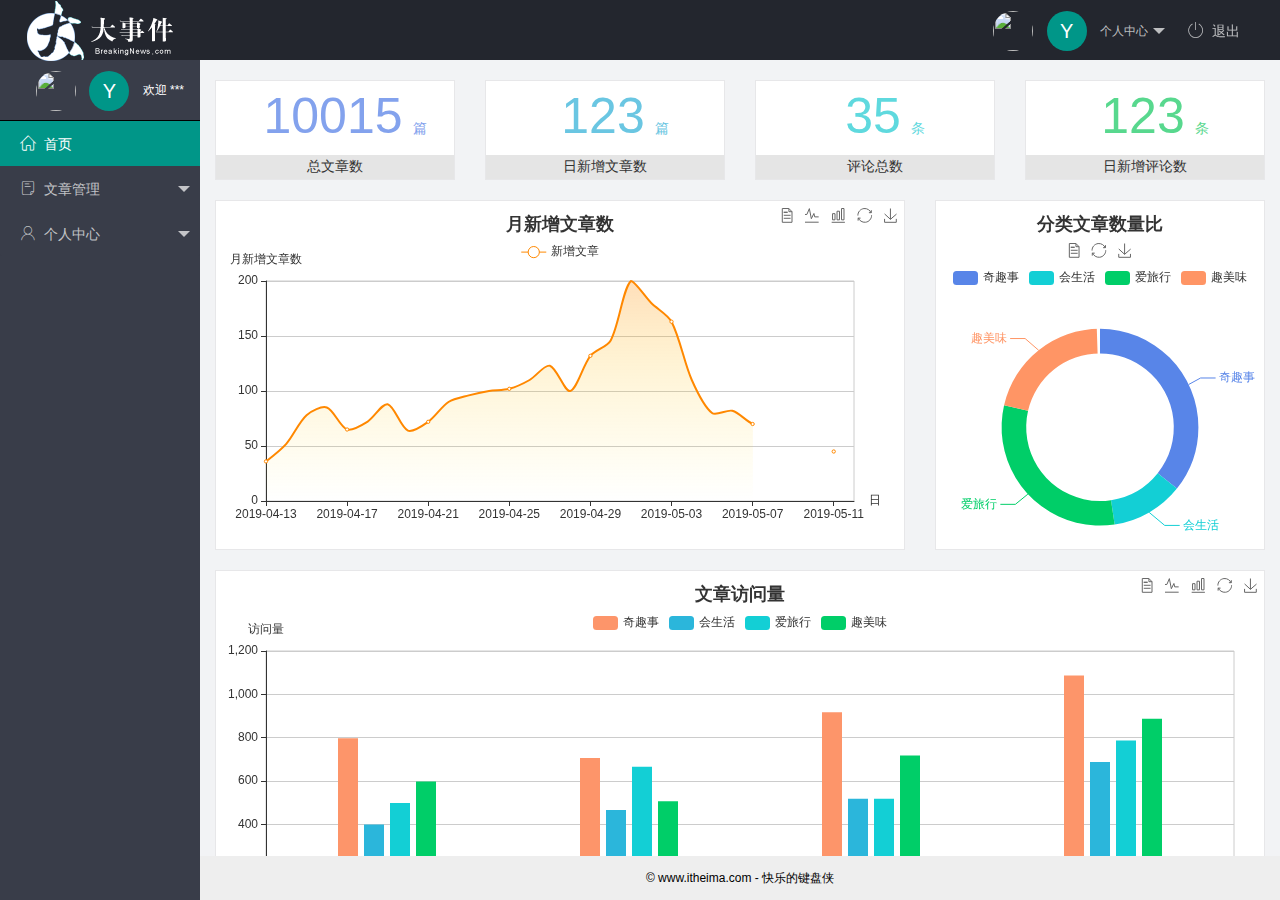
==== commit 660c721e: "个人中心模块开发完成" ====
--- a/index.html
+++ b/index.html
@@ -30,12 +30,13 @@
                         个人中心
                     </a>
                     <dl class="layui-nav-child">
-                        <dd><a href="">基本资料</a></dd>
-                        <dd><a href="">更换头像</a></dd>
-                        <dd><a href="">重置密码</a></dd>
+                        <dd><a href="/user/user_info.html" target="fm">基本资料</a></dd>
+                        <dd><a href="/user/user_avatar.html" target="fm">更换头像</a></dd>
+                        <dd><a href="/user/user_pwd.html" target="fm">重置密码</a></dd>
                     </dl>
                 </li>
-                <li class="layui-nav-item"><a href="javascript:;" id="btnLogout"><span class="iconfont icon-tuichu"></span>退出</a>
+                <li class="layui-nav-item"><a href="javascript:;" id="btnLogout"><span
+                            class="iconfont icon-tuichu"></span>退出</a>
                 </li>
             </ul>
         </div>
@@ -63,9 +64,12 @@
                     <li class="layui-nav-item">
                         <a href="javascript:;"><span class="iconfont icon-user"></span>个人中心</a>
                         <dl class="layui-nav-child">
-                            <dd><a href="javascript:;"><i class="layui-icon layui-icon-app"></i>基本资料</a></dd>
-                            <dd><a href="javascript:;"><i class="layui-icon layui-icon-app"></i>更换头像</a></dd>
-                            <dd><a href="javascript:;"><i class="layui-icon layui-icon-app"></i>重置密码</a></dd>
+                            <dd><a href="/user/user_info.html" target="fm"><i
+                                        class="layui-icon layui-icon-app"></i>基本资料</a></dd>
+                            <dd><a href="/user/user_avatar.html" target="fm"><i
+                                        class="layui-icon layui-icon-app"></i>更换头像</a></dd>
+                            <dd><a href="/user/user_pwd.html" target="fm"><i
+                                        class="layui-icon layui-icon-app"></i>重置密码</a></dd>
                         </dl>
                     </li>
                 </ul>
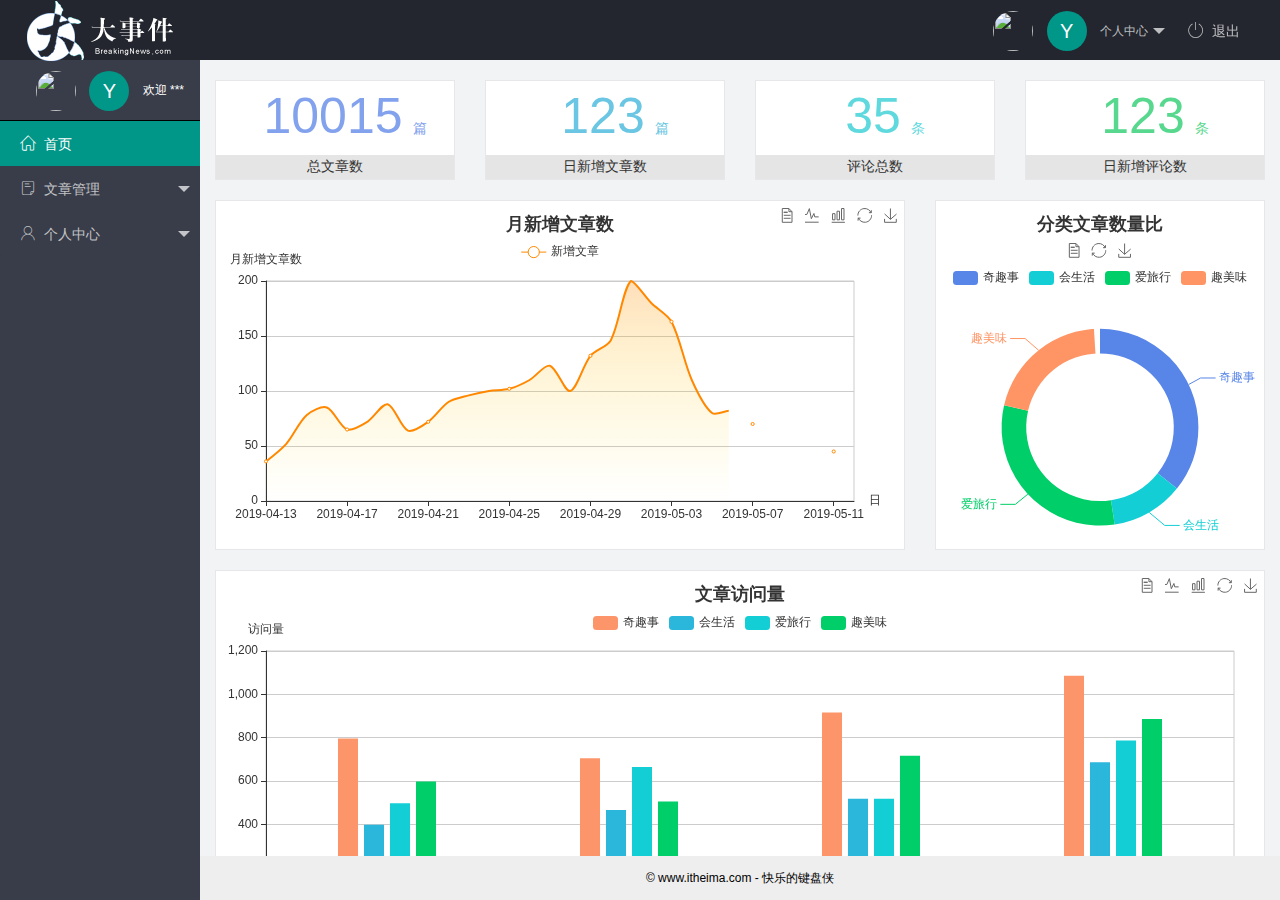
==== commit 0567f474: "文章模块开发完成" ====
--- a/index.html
+++ b/index.html
@@ -56,9 +56,12 @@
                     <li class="layui-nav-item">
                         <a class="" href="javascript:;"><span class="iconfont icon-16"></span>文章管理</a>
                         <dl class="layui-nav-child">
-                            <dd><a href="javascript:;"><i class="layui-icon layui-icon-app"></i>文章类别</a></dd>
-                            <dd><a href="javascript:;"><i class="layui-icon layui-icon-app"></i>文章列表</a></dd>
-                            <dd><a href="javascript:;"><i class="layui-icon layui-icon-app"></i>发表文章</a></dd>
+                            <dd><a href="/article/art_cate.html" target="fm"><i
+                                        class="layui-icon layui-icon-app"></i>文章类别</a></dd>
+                            <dd><a href="/article/art_list.html" target="fm"><i
+                                        class="layui-icon layui-icon-app"></i>文章列表</a></dd>
+                            <dd><a href="/article/art_pub.html" target="fm"><i
+                                        class="layui-icon layui-icon-app"></i>发表文章</a></dd>
                         </dl>
                     </li>
                     <li class="layui-nav-item">
